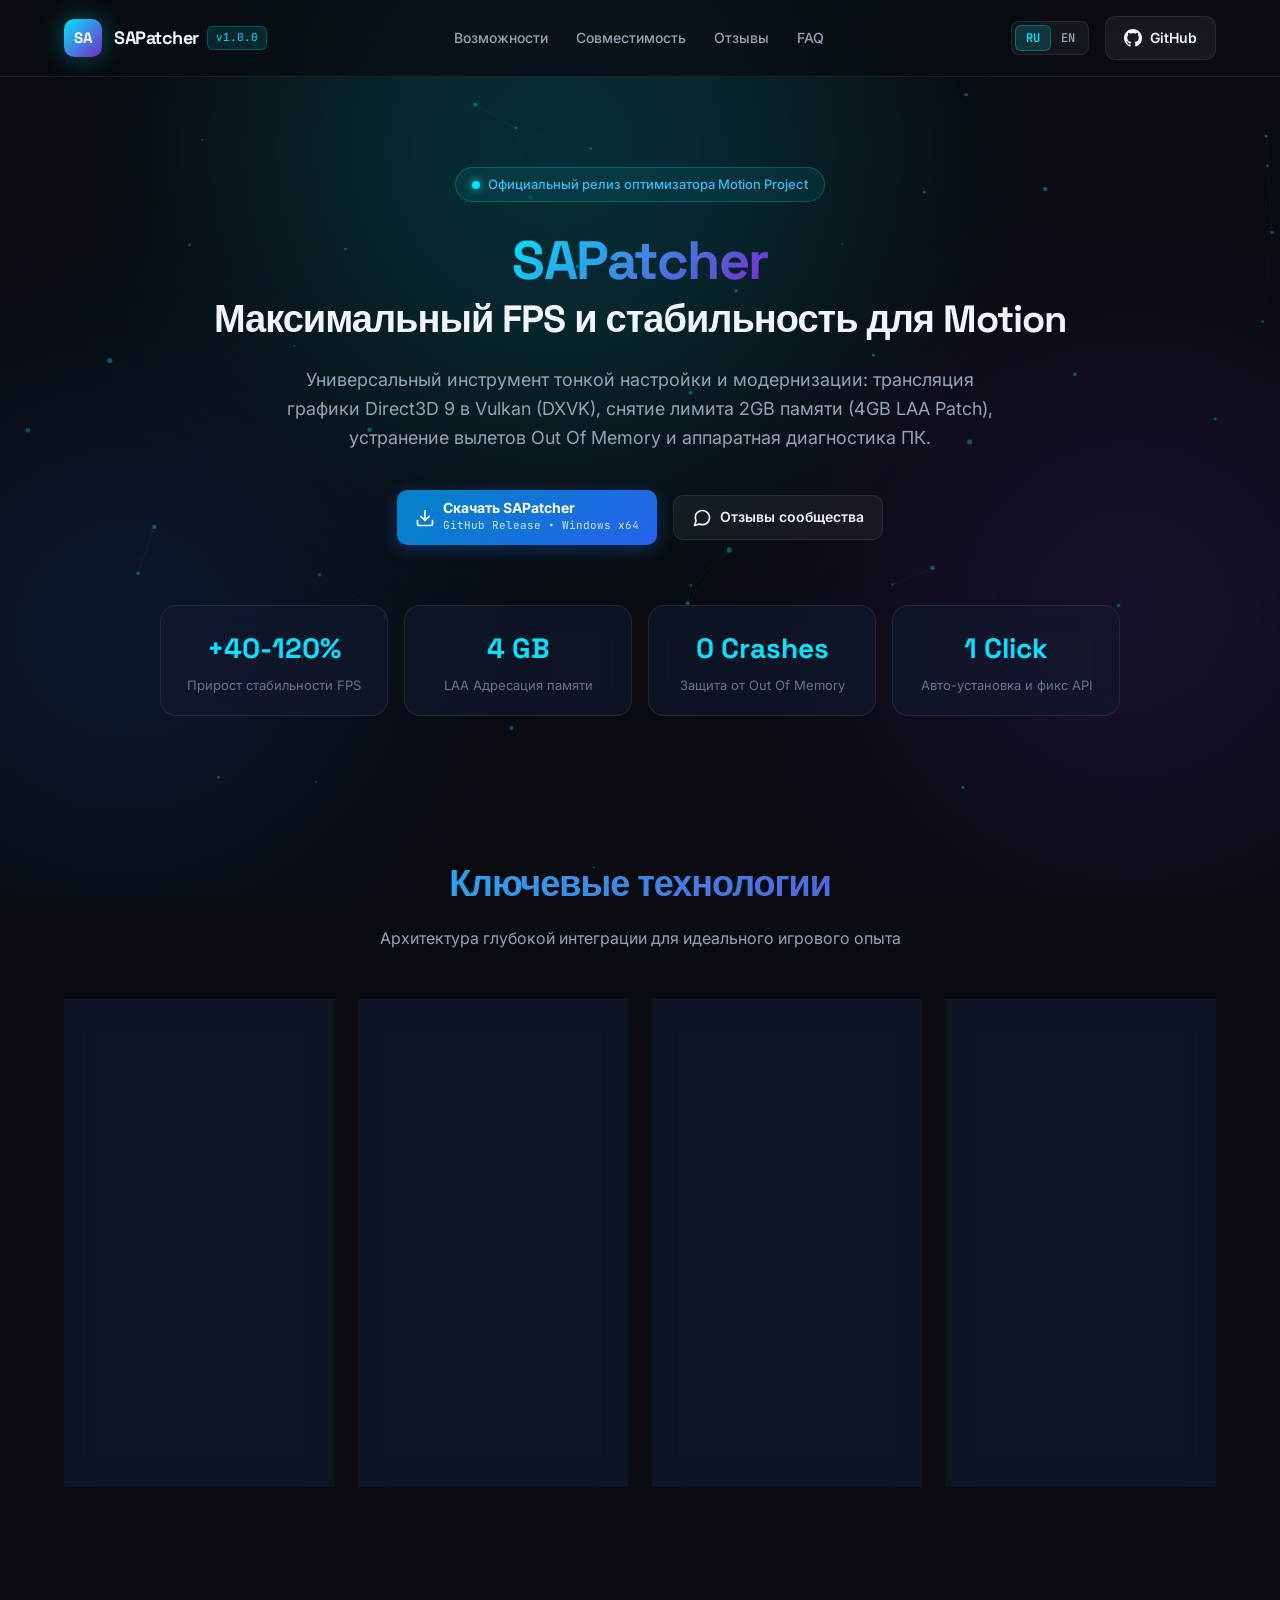
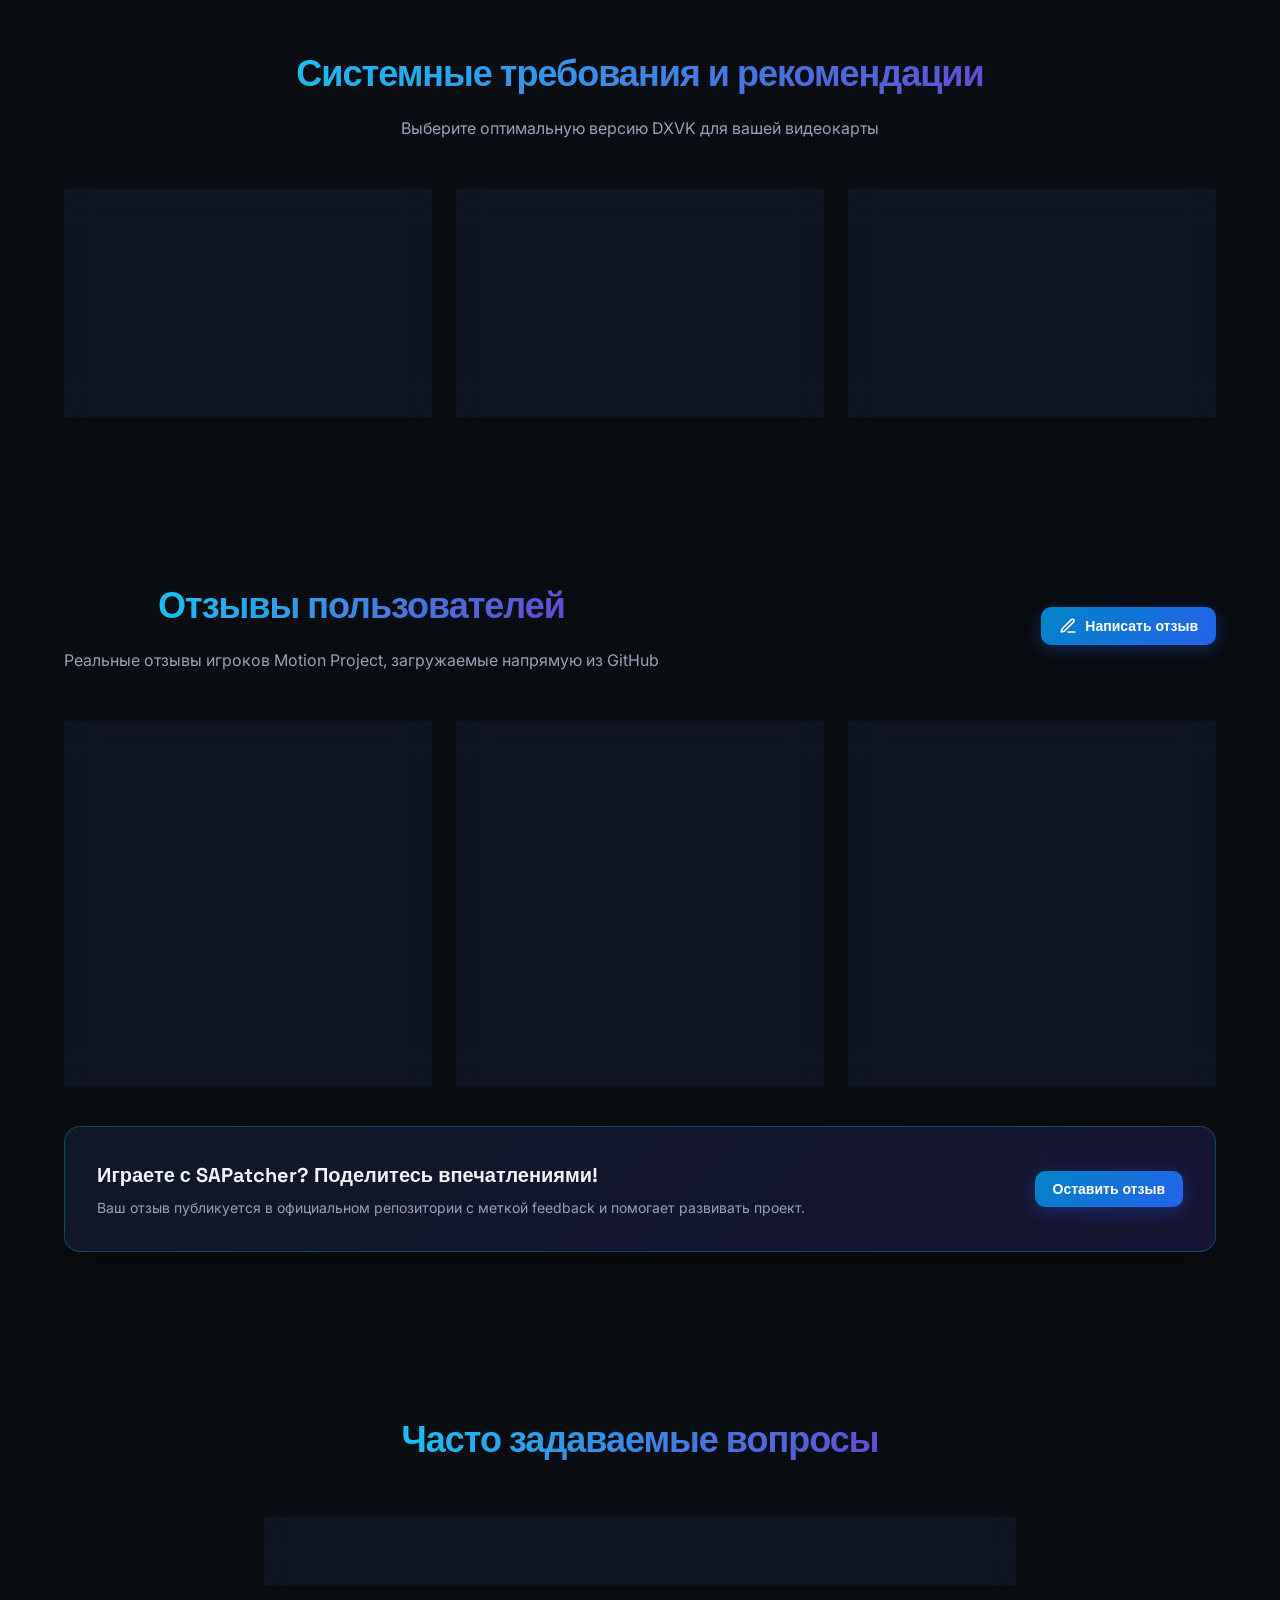
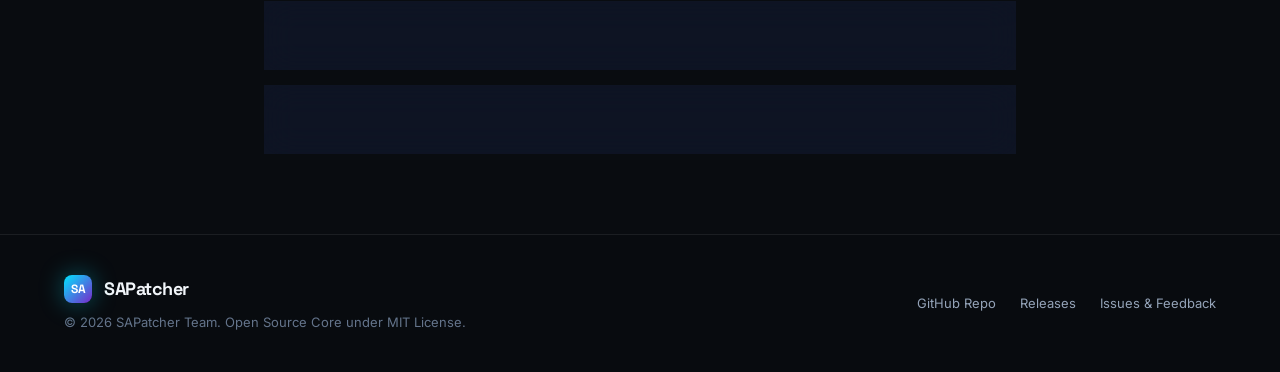
==== index.html @ be55111d "feat: launch official SAPatcher landing website on GitHub Pages" ====
<!DOCTYPE html>
<html lang="ru">
<head>
  <meta charset="UTF-8">
  <meta name="viewport" content="width=device-width, initial-scale=1.0">
  <title>SAPatcher — Next-Gen Motion Project Optimizer & DXVK Engine</title>
  <meta name="description" content="Official website for SAPatcher. High-performance DXVK Vulkan renderer, 4GB LAA memory unlocker, and seamless launcher integration for Motion Project.">
  <meta name="keywords" content="SAPatcher, Motion Project, DXVK, Vulkan, GTA SA, SAMP, 4GB Patch, LAA, FPS Boost, Optimizer">
  <meta name="theme-color" content="#090c10">

  <!-- Open Graph / Social Media -->
  <meta property="og:type" content="website">
  <meta property="og:title" content="SAPatcher — Next-Gen Motion Project Optimizer">
  <meta property="og:description" content="Boost FPS, eliminate memory crashes with 4GB LAA, and unlock DXVK Vulkan in Motion Project.">
  <meta property="og:url" content="https://passatb5by.github.io/SAPatch/">

  <!-- Fonts -->
  <link rel="preconnect" href="https://fonts.googleapis.com">
  <link rel="preconnect" href="https://fonts.gstatic.com" crossorigin>
  <link href="https://fonts.googleapis.com/css2?family=Inter:wght@300;400;500;600;700;800&family=JetBrains+Mono:wght@400;500;600;700&family=Space+Grotesk:wght@500;600;700&display=swap" rel="stylesheet">

  <link rel="stylesheet" href="styles.css">
</head>
<body>
  <!-- Ambient background canvas -->
  <div class="bg-network">
    <canvas id="particleCanvas"></canvas>
    <div class="radial-glow glow-1"></div>
    <div class="radial-glow glow-2"></div>
    <div class="radial-glow glow-3"></div>
  </div>

  <!-- Header / Navigation -->
  <header class="navbar">
    <div class="container nav-container">
      <div class="logo-group">
        <div class="logo-icon">
          <span>SA</span>
        </div>
        <div class="logo-text">
          <span class="logo-title">SAPatcher</span>
          <span class="logo-badge" id="navVersionBadge">v1.0.0</span>
        </div>
      </div>

      <nav class="nav-links">
        <a href="#features" data-i18n="nav.features">Возможности</a>
        <a href="#specs" data-i18n="nav.specs">Совместимость</a>
        <a href="#reviews" data-i18n="nav.reviews">Отзывы</a>
        <a href="#faq" data-i18n="nav.faq">FAQ</a>
      </nav>

      <div class="nav-actions">
        <!-- Language Switcher -->
        <div class="lang-switch" id="langSwitch">
          <button type="button" class="lang-btn active" data-lang="ru">RU</button>
          <button type="button" class="lang-btn" data-lang="en">EN</button>
        </div>

        <a href="https://github.com/PassatB5By/SAPatch" target="_blank" rel="noopener noreferrer" class="btn btn-github">
          <svg class="icon" viewBox="0 0 24 24" width="18" height="18" fill="currentColor">
            <path d="M12 0C5.37 0 0 5.37 0 12c0 5.31 3.435 9.795 8.205 11.385.6.105.825-.255.825-.57 0-.285-.015-1.23-.015-2.235-3.015.555-3.795-.735-4.035-1.41-.135-.345-.72-1.41-1.23-1.695-.42-.225-1.02-.78-.015-.795.945-.015 1.62.87 1.845 1.23 1.08 1.815 2.805 1.305 3.495.99.105-.78.42-1.305.765-1.605-2.67-.3-5.46-1.335-5.46-5.925 0-1.305.465-2.385 1.23-3.225-.12-.3-.54-1.53.12-3.18 0 0 1.005-.315 3.3 1.23.96-.27 1.98-.405 3-.405s2.04.135 3 .405c2.295-1.56 3.3-1.23 3.3-1.23.66 1.65.24 2.88.12 3.18.765.84 1.23 1.905 1.23 3.225 0 4.605-2.805 5.625-5.475 5.925.435.375.81 1.095.81 2.22 0 1.605-.015 2.895-.015 3.3 0 .315.225.69.825.57A12.02 12.02 0 0024 12c0-6.63-5.37-12-12-12z"/>
          </svg>
          <span>GitHub</span>
        </a>
      </div>
    </div>
  </header>

  <!-- Hero Section -->
  <section class="hero-section">
    <div class="container hero-container">
      <div class="hero-badge">
        <span class="status-dot"></span>
        <span data-i18n="hero.badge">Официальный релиз оптимизатора Motion Project</span>
      </div>

      <h1 class="hero-title">
        <span class="gradient-text" data-i18n="hero.titleGradient">SAPatcher</span>
        <span class="title-sub" data-i18n="hero.titleSub">Максимальный FPS и стабильность для Motion</span>
      </h1>

      <p class="hero-desc" data-i18n="hero.description">
        Универсальный инструмент тонкой настройки и модернизации: трансляция графики Direct3D 9 в Vulkan (DXVK), снятие лимита 2GB памяти (4GB LAA Patch), устранение вылетов Out Of Memory и аппаратная диагностика ПК.
      </p>

      <div class="hero-buttons">
        <a id="btnDownloadLatest" href="https://github.com/PassatB5By/SAPatch/releases/latest" target="_blank" rel="noopener noreferrer" class="btn btn-primary btn-glow">
          <svg class="icon" viewBox="0 0 24 24" width="20" height="20" fill="none" stroke="currentColor" stroke-width="2" stroke-linecap="round" stroke-linejoin="round">
            <path d="M21 15v4a2 2 0 0 1-2 2H5a2 2 0 0 1-2-2v-4"></path>
            <polyline points="7 10 12 15 17 10"></polyline>
            <line x1="12" y1="15" x2="12" y2="3"></line>
          </svg>
          <div class="btn-text-group">
            <span class="btn-title" data-i18n="hero.btnDownload">Скачать SAPatcher</span>
            <span class="btn-subtitle" id="releaseInfoText" data-i18n="hero.btnSub">GitHub Release • Windows x64</span>
          </div>
        </a>

        <a href="#reviews" class="btn btn-secondary">
          <svg class="icon" viewBox="0 0 24 24" width="20" height="20" fill="none" stroke="currentColor" stroke-width="2" stroke-linecap="round" stroke-linejoin="round">
            <path d="M21 11.5a8.38 8.38 0 0 1-.9 3.8 8.5 8.5 0 0 1-7.6 4.7 8.38 8.38 0 0 1-3.8-.9L3 21l1.9-5.7a8.38 8.38 0 0 1-.9-3.8 8.5 8.5 0 0 1 4.7-7.6 8.38 8.38 0 0 1 3.8-.9h.5a8.48 8.48 0 0 1 8 8v.5z"></path>
          </svg>
          <span data-i18n="hero.btnReviews">Отзывы сообщества</span>
        </a>
      </div>

      <!-- Quick Metrics Grid -->
      <div class="metrics-grid">
        <div class="metric-card">
          <div class="metric-value">+40-120%</div>
          <div class="metric-label" data-i18n="hero.metricFps">Прирост стабильности FPS</div>
        </div>
        <div class="metric-card">
          <div class="metric-value">4 GB</div>
          <div class="metric-label" data-i18n="hero.metricRam">LAA Адресация памяти</div>
        </div>
        <div class="metric-card">
          <div class="metric-value">0 Crashes</div>
          <div class="metric-label" data-i18n="hero.metricCrash">Защита от Out Of Memory</div>
        </div>
        <div class="metric-card">
          <div class="metric-value">1 Click</div>
          <div class="metric-label" data-i18n="hero.metricInstall">Авто-установка и фикс API</div>
        </div>
      </div>
    </div>
  </section>

  <!-- Features Section -->
  <section id="features" class="section">
    <div class="container">
      <div class="section-header">
        <h2 class="section-title gradient-text" data-i18n="features.title">Ключевые технологии</h2>
        <p class="section-subtitle" data-i18n="features.subtitle">Архитектура глубокой интеграции для идеального игрового опыта</p>
      </div>

      <div class="features-grid">
        <!-- Feature 1 -->
        <div class="feature-card">
          <div class="feature-icon icon-cyan">
            <svg viewBox="0 0 24 24" width="24" height="24" fill="none" stroke="currentColor" stroke-width="2" stroke-linecap="round" stroke-linejoin="round">
              <polygon points="13 2 3 14 12 14 11 22 21 10 12 10 13 2"></polygon>
            </svg>
          </div>
          <h3 class="feature-title" data-i18n="features.dxvk.title">DXVK Vulkan Революция</h3>
          <p class="feature-desc" data-i18n="features.dxvk.desc">
            Трансляция устаревших инструкций Direct3D 9 в современный низкоуровневый Vulkan API. Избавляет от микрофризов, разрывов кадров и равномерно распределяет нагрузку на GPU.
          </p>
          <div class="feature-tags">
            <span class="tag">v1.10.3</span>
            <span class="tag">v2.3</span>
            <span class="tag">v3.0</span>
            <span class="tag tag-accent">v3.1.1 Async</span>
          </div>
        </div>

        <!-- Feature 2 -->
        <div class="feature-card">
          <div class="feature-icon icon-purple">
            <svg viewBox="0 0 24 24" width="24" height="24" fill="none" stroke="currentColor" stroke-width="2" stroke-linecap="round" stroke-linejoin="round">
              <rect x="2" y="2" width="20" height="8" rx="2" ry="2"></rect>
              <rect x="2" y="14" width="20" height="8" rx="2" ry="2"></rect>
              <line x1="6" y1="6" x2="6.01" y2="6"></line>
              <line x1="6" y1="18" x2="6.01" y2="18"></line>
            </svg>
          </div>
          <h3 class="feature-title" data-i18n="features.laa.title">Патч 4 ГБ памяти (LAA)</h3>
          <p class="feature-desc" data-i18n="features.laa.desc">
            Снимает стандартный лимит 2048 МБ 32-битного движка GTA SA. Игра получает доступ к полным 4 ГБ виртуального адресного пространства для текстур, скинов и кастомного транспорта.
          </p>
          <div class="feature-tags">
            <span class="tag">motion.exe</span>
            <span class="tag">samp.exe</span>
            <span class="tag tag-accent">Anti-Crash</span>
          </div>
        </div>

        <!-- Feature 3 -->
        <div class="feature-card">
          <div class="feature-icon icon-emerald">
            <svg viewBox="0 0 24 24" width="24" height="24" fill="none" stroke="currentColor" stroke-width="2" stroke-linecap="round" stroke-linejoin="round">
              <path d="M12 22s8-4 8-10V5l-8-3-8 3v7c0 6 8 10 8 10z"></path>
            </svg>
          </div>
          <h3 class="feature-title" data-i18n="features.guard.title">Launcher Integration & Daemon</h3>
          <p class="feature-desc" data-i18n="features.guard.desc">
            Фоновая служба следит за авторизацией процесса, предотвращает авто-сброс модификаций встроенным загрузчиком и синхронизирует сетевое API без ошибок 401 Unauthorized.
          </p>
          <div class="feature-tags">
            <span class="tag">Daemon Port 49742</span>
            <span class="tag">Tray Icon</span>
            <span class="tag">Auto-Reconnect</span>
          </div>
        </div>

        <!-- Feature 4 -->
        <div class="feature-card">
          <div class="feature-icon icon-amber">
            <svg viewBox="0 0 24 24" width="24" height="24" fill="none" stroke="currentColor" stroke-width="2" stroke-linecap="round" stroke-linejoin="round">
              <path d="M14 2H6a2 2 0 0 0-2 2v16a2 2 0 0 0 2 2h12a2 2 0 0 0 2-2V8z"></path>
              <polyline points="14 2 14 8 20 8"></polyline>
              <line x1="16" y1="13" x2="8" y2="13"></line>
              <line x1="16" y1="17" x2="8" y2="17"></line>
              <polyline points="10 9 9 9 8 9"></polyline>
            </svg>
          </div>
          <h3 class="feature-title" data-i18n="features.diag.title">Самодиагностика и отчёты</h3>
          <p class="feature-desc" data-i18n="features.diag.desc">
            Встроенный генератор HTML-отчёта диагностирует поддержку Vulkan драйвером вашей видеокарты, статус LAA-флагов, целостность dll-библиотек и формирует готовый лог для решения проблем.
          </p>
          <div class="feature-tags">
            <span class="tag">HTML Report</span>
            <span class="tag">Vulkan Audit</span>
            <span class="tag">One-Click</span>
          </div>
        </div>
      </div>
    </div>
  </section>

  <!-- System Specifications -->
  <section id="specs" class="section specs-section">
    <div class="container">
      <div class="section-header">
        <h2 class="section-title gradient-text" data-i18n="specs.title">Системные требования и рекомендации</h2>
        <p class="section-subtitle" data-i18n="specs.subtitle">Выберите оптимальную версию DXVK для вашей видеокарты</p>
      </div>

      <div class="specs-grid">
        <div class="spec-card">
          <div class="spec-badge badge-green">Recommended</div>
          <h3 class="spec-title">DXVK 3.1.1 / 3.0</h3>
          <p class="spec-desc" data-i18n="specs.recModern">Для современных видеокарт (NVIDIA GTX 10xx+, RTX, AMD RX 5000/6000/7000, Intel Arc). Максимальный FPS, асинхронные шейдеры, Vulkan 1.3+.</p>
        </div>

        <div class="spec-card">
          <div class="spec-badge badge-blue">High Compatibility</div>
          <h3 class="spec-title">DXVK 2.3</h3>
          <p class="spec-desc" data-i18n="specs.recBalanced">Идеальный баланс совместимости и стабильности. Подходит для NVIDIA GTX 9xx/7xx и AMD RX 4xx/5xx.</p>
        </div>

        <div class="spec-card">
          <div class="spec-badge badge-amber">Legacy GPUs</div>
          <h3 class="spec-title">DXVK 1.10.3</h3>
          <p class="spec-desc" data-i18n="specs.recLegacy">Для старых видеокарт и встроенной графики (Vulkan 1.1). Минимальные системные требования.</p>
        </div>
      </div>
    </div>
  </section>

  <!-- Reviews & Community Feedback Section -->
  <section id="reviews" class="section reviews-section">
    <div class="container">
      <div class="section-header">
        <div class="review-header-flex">
          <div>
            <h2 class="section-title gradient-text" data-i18n="reviews.title">Отзывы пользователей</h2>
            <p class="section-subtitle" data-i18n="reviews.subtitle">Реальные отзывы игроков Motion Project, загружаемые напрямую из GitHub</p>
          </div>
          <button type="button" id="btnOpenReviewModal" class="btn btn-primary">
            <svg class="icon" viewBox="0 0 24 24" width="18" height="18" fill="none" stroke="currentColor" stroke-width="2" stroke-linecap="round" stroke-linejoin="round">
              <path d="M12 20h9"></path>
              <path d="M16.5 3.5a2.121 2.121 0 0 1 3 3L7 19l-4 1 1-4L16.5 3.5z"></path>
            </svg>
            <span data-i18n="reviews.btnWrite">Написать отзыв</span>
          </button>
        </div>
      </div>

      <!-- Reviews Feed -->
      <div id="reviewsContainer" class="reviews-grid">
        <div class="loading-spinner-wrapper">
          <div class="spinner"></div>
          <span data-i18n="reviews.loading">Загрузка отзывов из GitHub Issues...</span>
        </div>
      </div>

      <!-- Call to Action Banner -->
      <div class="reviews-cta-card">
        <div class="reviews-cta-content">
          <h3 data-i18n="reviews.ctaTitle">Играете с SAPatcher? Поделитесь впечатлениями!</h3>
          <p data-i18n="reviews.ctaSubtitle">Ваш отзыв публикуется в официальном репозитории с меткой <code>feedback</code> и помогает развивать проект.</p>
        </div>
        <button type="button" class="btn btn-primary btnOpenReviewModalTrigger" data-i18n="reviews.ctaBtn">Оставить отзыв</button>
      </div>
    </div>
  </section>

  <!-- FAQ Section -->
  <section id="faq" class="section">
    <div class="container faq-container">
      <div class="section-header">
        <h2 class="section-title gradient-text" data-i18n="faq.title">Часто задаваемые вопросы</h2>
      </div>

      <div class="faq-accordion">
        <div class="faq-item">
          <button class="faq-question">
            <span data-i18n="faq.q1">Банят ли за использование SAPatcher?</span>
            <span class="faq-icon">+</span>
          </button>
          <div class="faq-answer">
            <p data-i18n="faq.a1">Нет. SAPatcher — это графический оптимизатор и расширитель памяти. Он не содержит читов, инжекторов стороннего кода или запрещённых модификаций, сохраняя 100% совместимость с античитом Motion Project.</p>
          </div>
        </div>

        <div class="faq-item">
          <button class="faq-question">
            <span data-i18n="faq.q2">Что делать, если при запуске чёрный экран или вылет?</span>
            <span class="faq-icon">+</span>
          </button>
          <div class="faq-answer">
            <p data-i18n="faq.a2">Попробуйте переключить версию DXVK в SAPatcher на более раннюю (например, 2.3 или 1.10.3), либо обновите видеодрайвер. Также используйте встроенную кнопку «Генерация отчёта диагностики» для выявления несовместимостей.</p>
          </div>
        </div>

        <div class="faq-item">
          <button class="faq-question">
            <span data-i18n="faq.q3">Как вернуть оригинальный лаунчер без изменений?</span>
            <span class="faq-icon">+</span>
          </button>
          <div class="faq-answer">
            <p data-i18n="faq.a3">В интерфейсе SAPatcher нажмите кнопку «Откатить лаунчер». Программа восстановит оригинальный немодифицированный app.asar из резервной копии.</p>
          </div>
        </div>
      </div>
    </div>
  </section>

  <!-- Footer -->
  <footer class="footer">
    <div class="container footer-container">
      <div class="footer-left">
        <div class="logo-group">
          <div class="logo-icon small"><span>SA</span></div>
          <span class="logo-title">SAPatcher</span>
        </div>
        <p class="footer-copy">
          © 2026 SAPatcher Team. Open Source Core under MIT License.
        </p>
      </div>

      <div class="footer-links">
        <a href="https://github.com/PassatB5By/SAPatch" target="_blank" rel="noopener noreferrer">GitHub Repo</a>
        <a href="https://github.com/PassatB5By/SAPatch/releases" target="_blank" rel="noopener noreferrer">Releases</a>
        <a href="https://github.com/PassatB5By/SAPatch/issues" target="_blank" rel="noopener noreferrer">Issues & Feedback</a>
      </div>
    </div>
  </footer>

  <!-- Write Review Modal -->
  <div id="reviewModal" class="modal-overlay">
    <div class="modal-card">
      <div class="modal-header">
        <div class="modal-title-group">
          <h3 class="modal-title" data-i18n="modal.title">Написать отзыв о SAPatcher</h3>
          <p class="modal-desc" data-i18n="modal.desc">Отзыв будет опубликован в GitHub Issues с меткой «feedback»</p>
        </div>
        <button type="button" id="btnCloseReviewModal" class="btn-close">&times;</button>
      </div>

      <form id="reviewForm" class="review-form">
        <!-- Rating Stars -->
        <div class="form-group">
          <label class="form-label" data-i18n="modal.ratingLabel">Оценка:</label>
          <div class="star-rating" id="starRating">
            <button type="button" class="star-btn" data-value="1">★</button>
            <button type="button" class="star-btn" data-value="2">★</button>
            <button type="button" class="star-btn" data-value="3">★</button>
            <button type="button" class="star-btn" data-value="4">★</button>
            <button type="button" class="star-btn active" data-value="5">★</button>
          </div>
          <input type="hidden" id="reviewRatingInput" value="5">
        </div>

        <div class="form-row">
          <div class="form-group flex-1">
            <label class="form-label" for="reviewAuthor" data-i18n="modal.authorLabel">Ваше имя или ник:</label>
            <input type="text" id="reviewAuthor" class="form-input" placeholder="e.g. Alex_Driver" required>
          </div>

          <div class="form-group flex-1">
            <label class="form-label" for="reviewCategory" data-i18n="modal.categoryLabel">Любимая функция:</label>
            <select id="reviewCategory" class="form-input">
              <option value="DXVK Vulkan FPS Boost">DXVK Vulkan (FPS Boost)</option>
              <option value="4GB RAM Memory Patch">4GB RAM Patch (No Crashes)</option>
              <option value="Launcher Integration">Launcher Integration & Daemon</option>
              <option value="Diagnostics & Reports">Diagnostics & Reports</option>
              <option value="General Overall">Overall Experience</option>
            </select>
          </div>
        </div>

        <div class="form-group">
          <label class="form-label" for="reviewTitle" data-i18n="modal.summaryLabel">Краткий заголовок:</label>
          <input type="text" id="reviewTitle" class="form-input" placeholder="e.g. Плавный FPS и исчезли фризы на сервере!" required>
        </div>

        <div class="form-group">
          <label class="form-label" for="reviewPros" data-i18n="modal.prosLabel">Что понравилось (Плюсы):</label>
          <input type="text" id="reviewPros" class="form-input" placeholder="e.g. Высокий FPS, лёгкая установка в один клик">
        </div>

        <div class="form-group">
          <label class="form-label" for="reviewBody" data-i18n="modal.commentLabel">Подробный комментарий:</label>
          <textarea id="reviewBody" rows="4" class="form-input form-textarea" placeholder="Расскажите о вашем игровом опыте, стабильности, FPS до и после патча..." required></textarea>
        </div>

        <!-- Submission Options -->
        <div class="modal-footer">
          <div class="auth-notice">
            <span class="auth-icon">ℹ️</span>
            <span data-i18n="modal.authNotice">Публикация происходит через GitHub с вашим профилем.</span>
          </div>
          <button type="submit" class="btn btn-primary btn-submit-review">
            <svg class="icon" viewBox="0 0 24 24" width="18" height="18" fill="currentColor">
              <path d="M12 0C5.37 0 0 5.37 0 12c0 5.31 3.435 9.795 8.205 11.385.6.105.825-.255.825-.57 0-.285-.015-1.23-.015-2.235-3.015.555-3.795-.735-4.035-1.41-.135-.345-.72-1.41-1.23-1.695-.42-.225-1.02-.78-.015-.795.945-.015 1.62.87 1.845 1.23 1.08 1.815 2.805 1.305 3.495.99.105-.78.42-1.305.765-1.605-2.67-.3-5.46-1.335-5.46-5.925 0-1.305.465-2.385 1.23-3.225-.12-.3-.54-1.53.12-3.18 0 0 1.005-.315 3.3 1.23.96-.27 1.98-.405 3-.405s2.04.135 3 .405c2.295-1.56 3.3-1.23 3.3-1.23.66 1.65.24 2.88.12 3.18.765.84 1.23 1.905 1.23 3.225 0 4.605-2.805 5.625-5.475 5.925.435.375.81 1.095.81 2.22 0 1.605-.015 2.895-.015 3.3 0 .315.225.69.825.57A12.02 12.02 0 0024 12c0-6.63-5.37-12-12-12z"/>
            </svg>
            <span data-i18n="modal.btnPublish">Опубликовать в GitHub</span>
          </button>
        </div>
      </form>
    </div>
  </div>

  <script src="app.js"></script>
</body>
</html>
---- styles.css ----
:root {
  --bg-base: #090c10;
  --bg-surface: rgba(15, 23, 42, 0.75);
  --bg-surface-elevated: rgba(22, 33, 58, 0.85);
  --bg-card: rgba(18, 26, 46, 0.65);
  --bg-card-hover: rgba(24, 35, 62, 0.85);
  
  --border-subtle: rgba(255, 255, 255, 0.08);
  --border-accent: rgba(0, 229, 255, 0.3);
  --border-glow: rgba(0, 229, 255, 0.5);

  --text-main: #f1f5f9;
  --text-muted: #94a3b8;
  --text-dim: #64748b;

  --accent-cyan: #00e5ff;
  --accent-cyan-bright: #38bdf8;
  --accent-purple: #7928ca;
  --accent-purple-light: #a855f7;
  --accent-emerald: #10b981;
  --accent-amber: #f59e0b;

  --gradient-primary: linear-gradient(135deg, #00e5ff 0%, #7928ca 100%);
  --gradient-btn: linear-gradient(135deg, #0284c7 0%, #2563eb 100%);
  --gradient-btn-hover: linear-gradient(135deg, #0ea5e9 0%, #3b82f6 100%);

  --font-heading: 'Space Grotesk', sans-serif;
  --font-body: 'Inter', sans-serif;
  --font-mono: 'JetBrains Mono', monospace;

  --glow-cyan: 0 0 25px rgba(0, 229, 255, 0.35);
  --glow-purple: 0 0 25px rgba(121, 40, 202, 0.3);
  --radius-card: 16px;
  --radius-btn: 10px;
}

*, *::before, *::after {
  box-sizing: border-box;
  margin: 0;
  padding: 0;
}

html {
  scroll-behavior: smooth;
}

body {
  background-color: var(--bg-base);
  color: var(--text-main);
  font-family: var(--font-body);
  font-size: 15px;
  line-height: 1.6;
  overflow-x: hidden;
  position: relative;
  -webkit-font-smoothing: antialiased;
}

.container {
  width: 100%;
  max-width: 1200px;
  margin: 0 auto;
  padding: 0 24px;
}

/* Background canvas and ambient glows */
.bg-network {
  position: fixed;
  inset: 0;
  pointer-events: none;
  z-index: 0;
  overflow: hidden;
}

#particleCanvas {
  width: 100%;
  height: 100%;
  display: block;
}

.radial-glow {
  position: absolute;
  border-radius: 50%;
  filter: blur(120px);
  opacity: 0.15;
  pointer-events: none;
}

.glow-1 {
  width: 600px;
  height: 600px;
  background: var(--accent-cyan);
  top: -150px;
  left: 20%;
}

.glow-2 {
  width: 500px;
  height: 500px;
  background: var(--accent-purple);
  top: 40%;
  right: -100px;
}

.glow-3 {
  width: 450px;
  height: 450px;
  background: #2563eb;
  bottom: 5%;
  left: -100px;
}

/* Navbar */
.navbar {
  position: sticky;
  top: 0;
  z-index: 100;
  backdrop-filter: blur(20px);
  -webkit-backdrop-filter: blur(20px);
  background: rgba(9, 12, 16, 0.75);
  border-bottom: 1px solid var(--border-subtle);
  padding: 16px 0;
}

.nav-container {
  display: flex;
  align-items: center;
  justify-content: space-between;
}

.logo-group {
  display: flex;
  align-items: center;
  gap: 12px;
  text-decoration: none;
  color: inherit;
}

.logo-icon {
  width: 38px;
  height: 38px;
  border-radius: 10px;
  background: var(--gradient-primary);
  display: flex;
  align-items: center;
  justify-content: center;
  box-shadow: var(--glow-cyan);
  position: relative;
}

.logo-icon.small {
  width: 28px;
  height: 28px;
  border-radius: 8px;
}

.logo-icon span {
  font-family: var(--font-heading);
  font-weight: 700;
  color: #fff;
  font-size: 15px;
  letter-spacing: -0.5px;
}

.logo-icon.small span {
  font-size: 12px;
}

.logo-text {
  display: flex;
  align-items: center;
  gap: 8px;
}

.logo-title {
  font-family: var(--font-heading);
  font-weight: 700;
  font-size: 18px;
  letter-spacing: -0.5px;
}

.logo-badge {
  font-family: var(--font-mono);
  font-size: 11px;
  background: rgba(0, 229, 255, 0.12);
  color: var(--accent-cyan);
  border: 1px solid rgba(0, 229, 255, 0.25);
  padding: 2px 8px;
  border-radius: 6px;
}

.nav-links {
  display: flex;
  align-items: center;
  gap: 28px;
}

.nav-links a {
  color: var(--text-muted);
  text-decoration: none;
  font-size: 14px;
  font-weight: 500;
  transition: color 0.2s ease;
}

.nav-links a:hover {
  color: var(--accent-cyan);
}

.nav-actions {
  display: flex;
  align-items: center;
  gap: 16px;
}

/* Language Switcher */
.lang-switch {
  display: flex;
  background: rgba(255, 255, 255, 0.05);
  border: 1px solid var(--border-subtle);
  border-radius: 8px;
  padding: 3px;
}

.lang-btn {
  background: none;
  border: none;
  color: var(--text-muted);
  font-family: var(--font-mono);
  font-size: 12px;
  font-weight: 600;
  padding: 4px 10px;
  border-radius: 6px;
  cursor: pointer;
  transition: all 0.2s ease;
}

.lang-btn:hover {
  color: var(--text-main);
}

.lang-btn.active {
  background: rgba(0, 229, 255, 0.15);
  color: var(--accent-cyan);
  border: 1px solid rgba(0, 229, 255, 0.3);
}

/* Buttons */
.btn {
  display: inline-flex;
  align-items: center;
  justify-content: center;
  gap: 8px;
  padding: 10px 18px;
  border-radius: var(--radius-btn);
  font-weight: 600;
  font-size: 14px;
  text-decoration: none;
  cursor: pointer;
  border: none;
  transition: all 0.25s cubic-bezier(0.16, 1, 0.3, 1);
}

.btn-github {
  background: rgba(255, 255, 255, 0.06);
  color: var(--text-main);
  border: 1px solid var(--border-subtle);
}

.btn-github:hover {
  background: rgba(255, 255, 255, 0.12);
  border-color: rgba(255, 255, 255, 0.2);
}

.btn-primary {
  background: var(--gradient-btn);
  color: #fff;
  box-shadow: 0 4px 16px rgba(37, 99, 235, 0.35);
}

.btn-primary:hover {
  background: var(--gradient-btn-hover);
  box-shadow: 0 6px 22px rgba(37, 99, 235, 0.5);
  transform: translateY(-1px);
}

.btn-glow {
  position: relative;
}

.btn-glow::after {
  content: '';
  position: absolute;
  inset: -1px;
  border-radius: inherit;
  background: var(--gradient-primary);
  opacity: 0;
  z-index: -1;
  transition: opacity 0.3s ease;
  filter: blur(8px);
}

.btn-glow:hover::after {
  opacity: 0.6;
}

.btn-secondary {
  background: rgba(255, 255, 255, 0.05);
  color: var(--text-main);
  border: 1px solid var(--border-subtle);
}

.btn-secondary:hover {
  background: rgba(255, 255, 255, 0.1);
  border-color: var(--accent-cyan);
  color: var(--accent-cyan);
  transform: translateY(-1px);
}

.btn-text-group {
  display: flex;
  flex-direction: column;
  align-items: flex-start;
  text-align: left;
}

.btn-title {
  font-size: 14px;
  font-weight: 700;
  line-height: 1.2;
}

.btn-subtitle {
  font-size: 11px;
  font-weight: 400;
  opacity: 0.8;
  font-family: var(--font-mono);
}

/* Hero Section */
.hero-section {
  position: relative;
  z-index: 10;
  padding: 90px 0 60px;
  text-align: center;
}

.hero-container {
  display: flex;
  flex-direction: column;
  align-items: center;
}

.hero-badge {
  display: inline-flex;
  align-items: center;
  gap: 8px;
  background: rgba(0, 229, 255, 0.08);
  border: 1px solid rgba(0, 229, 255, 0.25);
  padding: 6px 16px;
  border-radius: 100px;
  font-size: 13px;
  font-weight: 500;
  color: var(--accent-cyan-bright);
  margin-bottom: 28px;
  backdrop-filter: blur(10px);
}

.status-dot {
  width: 8px;
  height: 8px;
  border-radius: 50%;
  background: var(--accent-cyan);
  box-shadow: 0 0 10px var(--accent-cyan);
  animation: pulse 2s infinite;
}

@keyframes pulse {
  0% { transform: scale(0.95); opacity: 0.8; }
  50% { transform: scale(1.2); opacity: 1; box-shadow: 0 0 14px var(--accent-cyan); }
  100% { transform: scale(0.95); opacity: 0.8; }
}

.hero-title {
  font-family: var(--font-heading);
  font-size: 54px;
  font-weight: 800;
  line-height: 1.15;
  letter-spacing: -1.5px;
  margin-bottom: 24px;
  max-width: 900px;
}

.title-sub {
  display: block;
  font-size: 38px;
  font-weight: 700;
  color: var(--text-main);
  letter-spacing: -1px;
  margin-top: 6px;
}

.gradient-text {
  background: var(--gradient-primary);
  -webkit-background-clip: text;
  -webkit-text-fill-color: transparent;
}

.hero-desc {
  font-size: 18px;
  color: var(--text-muted);
  max-width: 740px;
  margin-bottom: 38px;
  line-height: 1.6;
}

.hero-buttons {
  display: flex;
  align-items: center;
  gap: 16px;
  margin-bottom: 60px;
}

.metrics-grid {
  display: grid;
  grid-template-columns: repeat(4, 1fr);
  gap: 16px;
  width: 100%;
  max-width: 960px;
}

.metric-card {
  background: var(--bg-card);
  backdrop-filter: blur(16px);
  -webkit-backdrop-filter: blur(16px);
  border: 1px solid var(--border-subtle);
  border-radius: var(--radius-card);
  padding: 20px;
  text-align: center;
  transition: all 0.3s ease;
}

.metric-card:hover {
  background: var(--bg-card-hover);
  border-color: var(--border-accent);
  transform: translateY(-2px);
}

.metric-value {
  font-family: var(--font-heading);
  font-size: 28px;
  font-weight: 700;
  color: var(--accent-cyan);
  margin-bottom: 4px;
}

.metric-label {
  font-size: 13px;
  color: var(--text-dim);
}

/* Sections */
.section {
  position: relative;
  z-index: 10;
  padding: 80px 0;
}

.section-header {
  text-align: center;
  margin-bottom: 48px;
}

.section-title {
  font-family: var(--font-heading);
  font-size: 36px;
  font-weight: 700;
  letter-spacing: -1px;
  margin-bottom: 12px;
}

.section-subtitle {
  font-size: 16px;
  color: var(--text-muted);
  max-width: 600px;
  margin: 0 auto;
}

/* Features Grid */
.features-grid {
  display: grid;
  grid-template-columns: repeat(auto-fit, minmax(260px, 1fr));
  gap: 24px;
}

.feature-card {
  background: var(--bg-card);
  backdrop-filter: blur(16px);
  -webkit-backdrop-filter: blur(16px);
  border: 1px solid var(--border-subtle);
  border-radius: var(--radius-card);
  padding: 30px;
  transition: all 0.3s ease;
  display: flex;
  flex-direction: column;
}

.feature-card:hover {
  background: var(--bg-card-hover);
  border-color: var(--border-accent);
  box-shadow: 0 10px 30px rgba(0, 0, 0, 0.4);
  transform: translateY(-3px);
}

.feature-icon {
  width: 48px;
  height: 48px;
  border-radius: 12px;
  display: flex;
  align-items: center;
  justify-content: center;
  margin-bottom: 20px;
}

.icon-cyan {
  background: rgba(0, 229, 255, 0.12);
  color: var(--accent-cyan);
  border: 1px solid rgba(0, 229, 255, 0.25);
}

.icon-purple {
  background: rgba(121, 40, 202, 0.15);
  color: var(--accent-purple-light);
  border: 1px solid rgba(121, 40, 202, 0.3);
}

.icon-emerald {
  background: rgba(16, 185, 129, 0.12);
  color: var(--accent-emerald);
  border: 1px solid rgba(16, 185, 129, 0.25);
}

.icon-amber {
  background: rgba(245, 158, 11, 0.12);
  color: var(--accent-amber);
  border: 1px solid rgba(245, 158, 11, 0.25);
}

.feature-title {
  font-family: var(--font-heading);
  font-size: 20px;
  font-weight: 700;
  margin-bottom: 12px;
  color: var(--text-main);
}

.feature-desc {
  font-size: 14px;
  color: var(--text-muted);
  line-height: 1.6;
  margin-bottom: 20px;
  flex-grow: 1;
}

.feature-tags {
  display: flex;
  flex-wrap: wrap;
  gap: 8px;
}

.tag {
  font-family: var(--font-mono);
  font-size: 11px;
  background: rgba(255, 255, 255, 0.05);
  color: var(--text-dim);
  border: 1px solid var(--border-subtle);
  padding: 3px 8px;
  border-radius: 6px;
}

.tag-accent {
  background: rgba(0, 229, 255, 0.1);
  color: var(--accent-cyan);
  border-color: rgba(0, 229, 255, 0.25);
}

/* Specs */
.specs-grid {
  display: grid;
  grid-template-columns: repeat(auto-fit, minmax(300px, 1fr));
  gap: 24px;
}

.spec-card {
  background: var(--bg-card);
  backdrop-filter: blur(16px);
  -webkit-backdrop-filter: blur(16px);
  border: 1px solid var(--border-subtle);
  border-radius: var(--radius-card);
  padding: 28px;
  position: relative;
}

.spec-badge {
  display: inline-block;
  font-family: var(--font-mono);
  font-size: 11px;
  font-weight: 600;
  padding: 3px 10px;
  border-radius: 6px;
  margin-bottom: 14px;
}

.badge-green {
  background: rgba(16, 185, 129, 0.15);
  color: var(--accent-emerald);
  border: 1px solid rgba(16, 185, 129, 0.3);
}

.badge-blue {
  background: rgba(56, 189, 248, 0.15);
  color: var(--accent-cyan-bright);
  border: 1px solid rgba(56, 189, 248, 0.3);
}

.badge-amber {
  background: rgba(245, 158, 11, 0.15);
  color: var(--accent-amber);
  border: 1px solid rgba(245, 158, 11, 0.3);
}

.spec-title {
  font-family: var(--font-heading);
  font-size: 19px;
  font-weight: 700;
  margin-bottom: 10px;
}

.spec-desc {
  font-size: 14px;
  color: var(--text-muted);
}

/* Reviews Section */
.review-header-flex {
  display: flex;
  align-items: center;
  justify-content: space-between;
  flex-wrap: wrap;
  gap: 20px;
}

.reviews-grid {
  display: grid;
  grid-template-columns: repeat(auto-fit, minmax(320px, 1fr));
  gap: 24px;
  margin-bottom: 40px;
}

.review-card {
  background: var(--bg-card);
  backdrop-filter: blur(16px);
  -webkit-backdrop-filter: blur(16px);
  border: 1px solid var(--border-subtle);
  border-radius: var(--radius-card);
  padding: 24px;
  display: flex;
  flex-direction: column;
  transition: all 0.3s ease;
}

.review-card:hover {
  background: var(--bg-card-hover);
  border-color: var(--border-accent);
  transform: translateY(-2px);
}

.review-top {
  display: flex;
  align-items: center;
  justify-content: space-between;
  margin-bottom: 14px;
}

.reviewer-info {
  display: flex;
  align-items: center;
  gap: 12px;
}

.reviewer-avatar {
  width: 38px;
  height: 38px;
  border-radius: 50%;
  border: 1px solid var(--border-accent);
  object-fit: cover;
  background: #1e293b;
}

.reviewer-meta {
  display: flex;
  flex-direction: column;
}

.reviewer-name {
  font-weight: 600;
  font-size: 14px;
  color: var(--text-main);
}

.review-date {
  font-size: 12px;
  color: var(--text-dim);
}

.review-stars {
  color: #fbbf24;
  font-size: 14px;
  letter-spacing: 2px;
}

.review-tag-badge {
  display: inline-block;
  font-family: var(--font-mono);
  font-size: 11px;
  background: rgba(0, 229, 255, 0.08);
  color: var(--accent-cyan);
  border: 1px solid rgba(0, 229, 255, 0.2);
  padding: 2px 8px;
  border-radius: 4px;
  margin-bottom: 12px;
  align-self: flex-start;
}

.review-title {
  font-size: 16px;
  font-weight: 700;
  margin-bottom: 8px;
  color: var(--text-main);
}

.review-body {
  font-size: 14px;
  color: var(--text-muted);
  line-height: 1.55;
  margin-bottom: 12px;
  flex-grow: 1;
}

.review-pros {
  background: rgba(16, 185, 129, 0.08);
  border-left: 3px solid var(--accent-emerald);
  padding: 8px 12px;
  border-radius: 0 6px 6px 0;
  font-size: 13px;
  color: #a7f3d0;
  margin-top: 8px;
}

.loading-spinner-wrapper {
  grid-column: 1 / -1;
  display: flex;
  flex-direction: column;
  align-items: center;
  justify-content: center;
  gap: 14px;
  padding: 50px 0;
  color: var(--text-dim);
}

.spinner {
  width: 32px;
  height: 32px;
  border: 3px solid rgba(0, 229, 255, 0.15);
  border-top-color: var(--accent-cyan);
  border-radius: 50%;
  animation: spin 0.8s linear infinite;
}

@keyframes spin {
  to { transform: rotate(360deg); }
}

.reviews-cta-card {
  background: linear-gradient(135deg, rgba(18, 26, 46, 0.8) 0%, rgba(30, 27, 75, 0.6) 100%);
  border: 1px solid rgba(0, 229, 255, 0.25);
  box-shadow: 0 8px 30px rgba(0, 0, 0, 0.3);
  border-radius: var(--radius-card);
  padding: 32px;
  display: flex;
  align-items: center;
  justify-content: space-between;
  flex-wrap: wrap;
  gap: 20px;
}

.reviews-cta-content h3 {
  font-family: var(--font-heading);
  font-size: 20px;
  margin-bottom: 6px;
}

.reviews-cta-content p {
  color: var(--text-muted);
  font-size: 14px;
}

.reviews-cta-content code {
  font-family: var(--font-mono);
  background: rgba(0, 229, 255, 0.15);
  color: var(--accent-cyan);
  padding: 2px 6px;
  border-radius: 4px;
}

/* FAQ Accordion */
.faq-container {
  max-width: 800px;
}

.faq-accordion {
  display: flex;
  flex-direction: column;
  gap: 16px;
}

.faq-item {
  background: var(--bg-card);
  backdrop-filter: blur(16px);
  -webkit-backdrop-filter: blur(16px);
  border: 1px solid var(--border-subtle);
  border-radius: var(--radius-card);
  overflow: hidden;
  transition: all 0.25s ease;
}

.faq-item.active {
  border-color: var(--border-accent);
}

.faq-question {
  width: 100%;
  display: flex;
  align-items: center;
  justify-content: space-between;
  padding: 20px 24px;
  background: none;
  border: none;
  color: var(--text-main);
  font-family: var(--font-heading);
  font-size: 16px;
  font-weight: 600;
  text-align: left;
  cursor: pointer;
}

.faq-icon {
  font-size: 20px;
  color: var(--accent-cyan);
  transition: transform 0.25s ease;
}

.faq-item.active .faq-icon {
  transform: rotate(45deg);
}

.faq-answer {
  max-height: 0;
  overflow: hidden;
  transition: max-height 0.3s cubic-bezier(0, 1, 0, 1);
  padding: 0 24px;
}

.faq-item.active .faq-answer {
  max-height: 300px;
  transition: max-height 0.35s ease-in-out;
  padding: 0 24px 20px;
}

.faq-answer p {
  font-size: 14px;
  color: var(--text-muted);
  line-height: 1.6;
}

/* Footer */
.footer {
  border-top: 1px solid var(--border-subtle);
  background: rgba(9, 12, 16, 0.85);
  padding: 40px 0;
  position: relative;
  z-index: 10;
}

.footer-container {
  display: flex;
  align-items: center;
  justify-content: space-between;
  flex-wrap: wrap;
  gap: 20px;
}

.footer-left {
  display: flex;
  flex-direction: column;
  gap: 8px;
}

.footer-copy {
  font-size: 13px;
  color: var(--text-dim);
}

.footer-links {
  display: flex;
  gap: 24px;
}

.footer-links a {
  color: var(--text-muted);
  text-decoration: none;
  font-size: 13px;
  transition: color 0.2s ease;
}

.footer-links a:hover {
  color: var(--accent-cyan);
}

/* Modal */
.modal-overlay {
  position: fixed;
  inset: 0;
  background: rgba(0, 0, 0, 0.75);
  backdrop-filter: blur(8px);
  -webkit-backdrop-filter: blur(8px);
  z-index: 999;
  display: flex;
  align-items: center;
  justify-content: center;
  padding: 20px;
  opacity: 0;
  pointer-events: none;
  transition: all 0.3s ease;
}

.modal-overlay.open {
  opacity: 1;
  pointer-events: auto;
}

.modal-card {
  background: #0f1523;
  border: 1px solid var(--border-accent);
  box-shadow: 0 20px 50px rgba(0, 0, 0, 0.6), var(--glow-cyan);
  border-radius: var(--radius-card);
  width: 100%;
  max-width: 580px;
  padding: 30px;
  transform: translateY(20px) scale(0.97);
  transition: transform 0.3s cubic-bezier(0.16, 1, 0.3, 1);
  max-height: 90vh;
  overflow-y: auto;
}

.modal-overlay.open .modal-card {
  transform: translateY(0) scale(1);
}

.modal-header {
  display: flex;
  align-items: flex-start;
  justify-content: space-between;
  margin-bottom: 24px;
}

.modal-title {
  font-family: var(--font-heading);
  font-size: 22px;
  font-weight: 700;
  margin-bottom: 4px;
}

.modal-desc {
  font-size: 13px;
  color: var(--text-muted);
}

.btn-close {
  background: none;
  border: none;
  color: var(--text-muted);
  font-size: 24px;
  line-height: 1;
  cursor: pointer;
  padding: 4px 8px;
  border-radius: 6px;
  transition: all 0.2s ease;
}

.btn-close:hover {
  color: #fff;
  background: rgba(255, 255, 255, 0.1);
}

.review-form {
  display: flex;
  flex-direction: column;
  gap: 18px;
}

.form-group {
  display: flex;
  flex-direction: column;
  gap: 6px;
}

.form-row {
  display: flex;
  gap: 16px;
}

.flex-1 {
  flex: 1;
}

.form-label {
  font-size: 13px;
  font-weight: 600;
  color: var(--text-main);
}

.form-input {
  background: rgba(24, 35, 62, 0.7);
  border: 1px solid var(--border-subtle);
  border-radius: 8px;
  padding: 10px 14px;
  color: #fff;
  font-family: var(--font-body);
  font-size: 14px;
  transition: border-color 0.2s ease, box-shadow 0.2s ease;
}

.form-input:focus {
  outline: none;
  border-color: var(--accent-cyan);
  box-shadow: 0 0 12px rgba(0, 229, 255, 0.25);
}

.form-textarea {
  resize: vertical;
  min-height: 90px;
}

.star-rating {
  display: flex;
  gap: 6px;
}

.star-btn {
  background: none;
  border: none;
  font-size: 26px;
  color: #475569;
  cursor: pointer;
  transition: color 0.15s ease, transform 0.15s ease;
}

.star-btn:hover {
  transform: scale(1.15);
}

.star-btn.active {
  color: #fbbf24;
  text-shadow: 0 0 10px rgba(251, 191, 36, 0.4);
}

.modal-footer {
  margin-top: 10px;
  display: flex;
  align-items: center;
  justify-content: space-between;
  flex-wrap: wrap;
  gap: 14px;
}

.auth-notice {
  display: flex;
  align-items: center;
  gap: 6px;
  font-size: 12px;
  color: var(--text-dim);
}

.btn-submit-review {
  padding: 12px 22px;
}

/* Responsive */
@media (max-width: 768px) {
  .nav-links {
    display: none;
  }
  .hero-title {
    font-size: 38px;
  }
  .title-sub {
    font-size: 26px;
  }
  .metrics-grid {
    grid-template-columns: repeat(2, 1fr);
  }
  .form-row {
    flex-direction: column;
  }
}
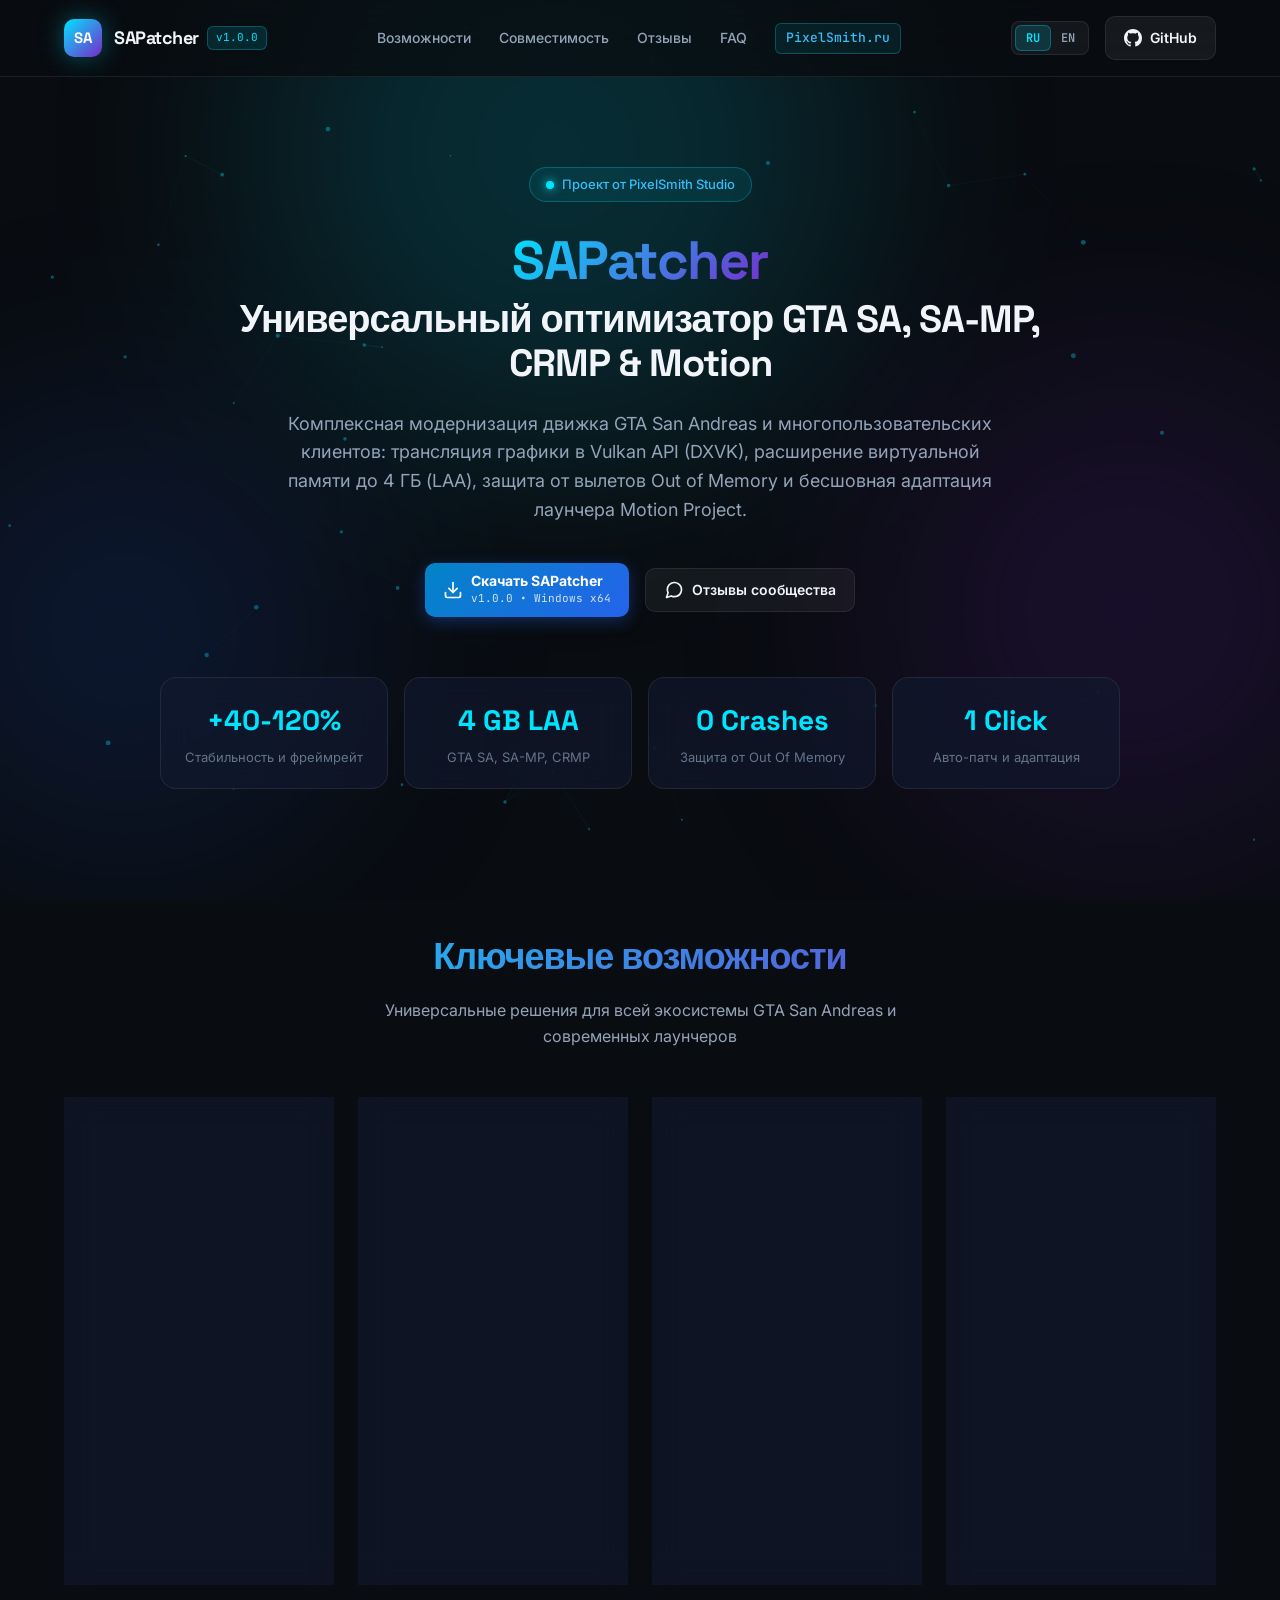
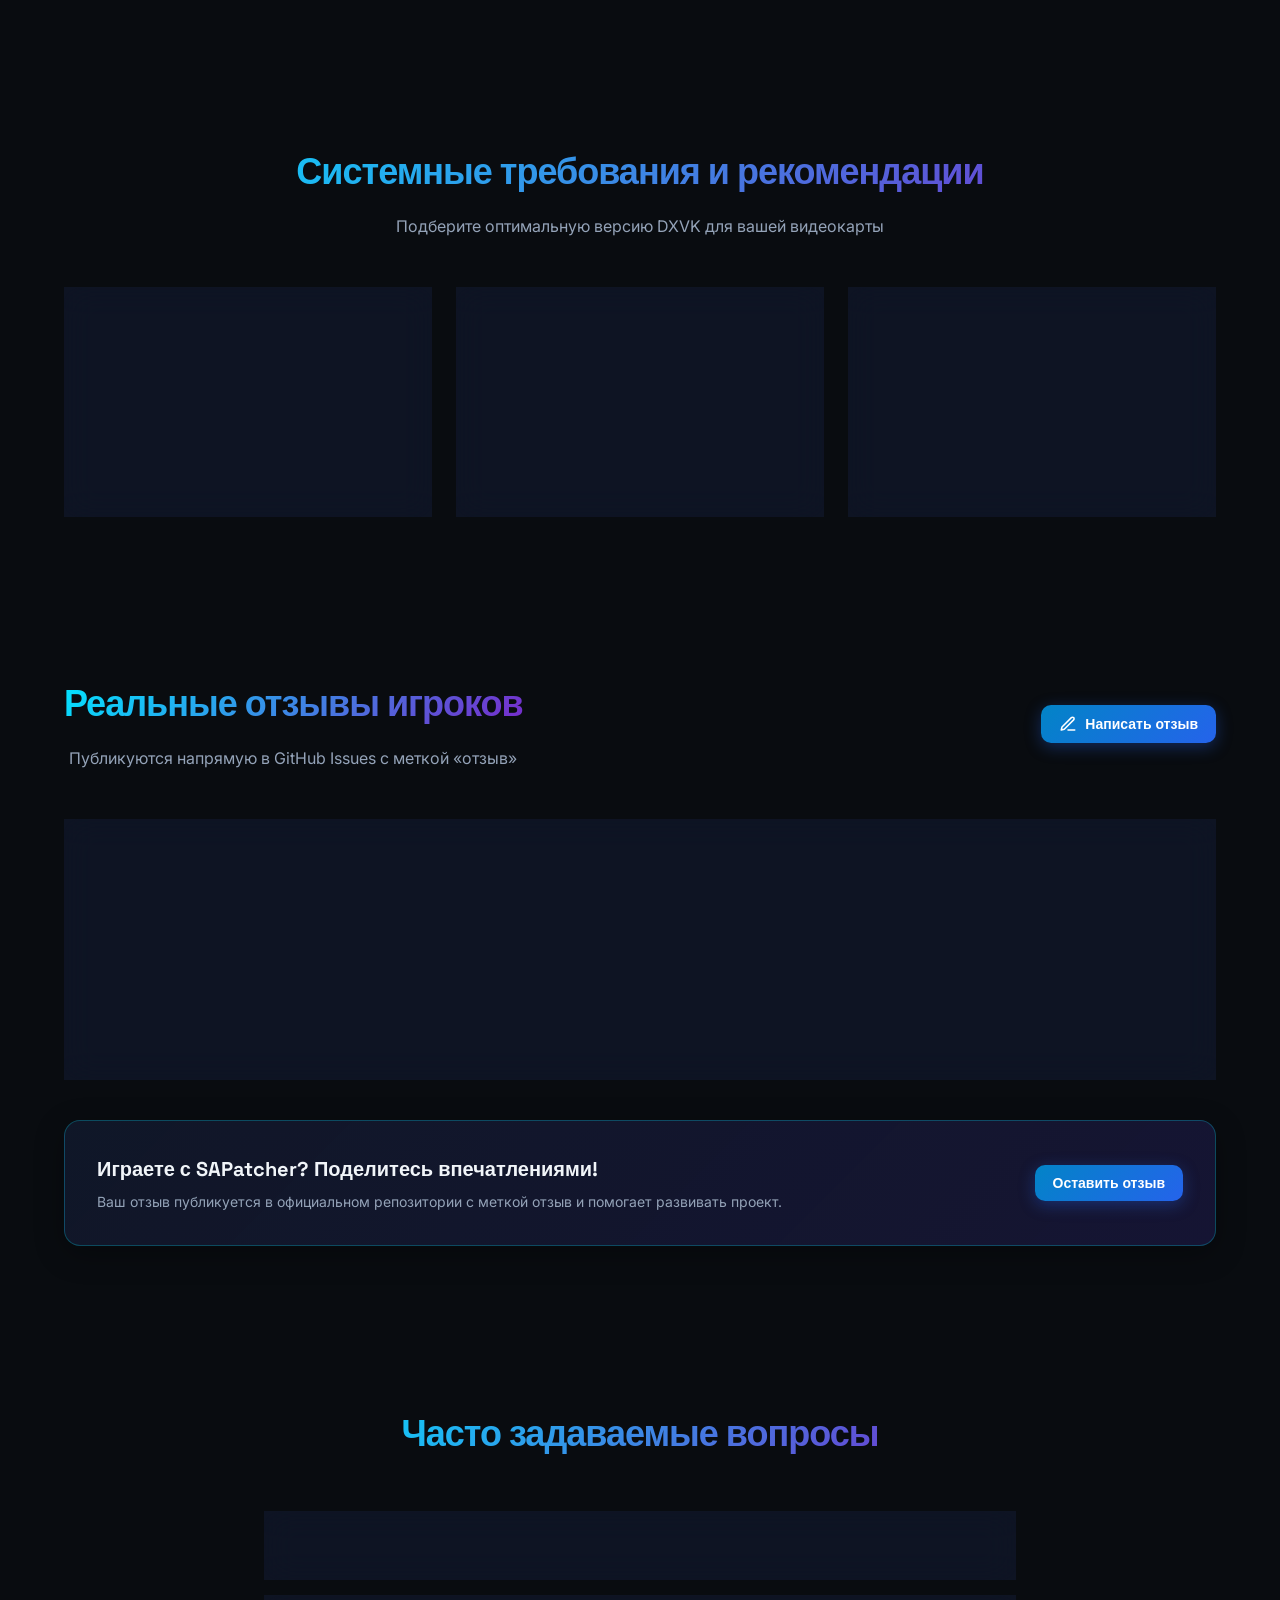
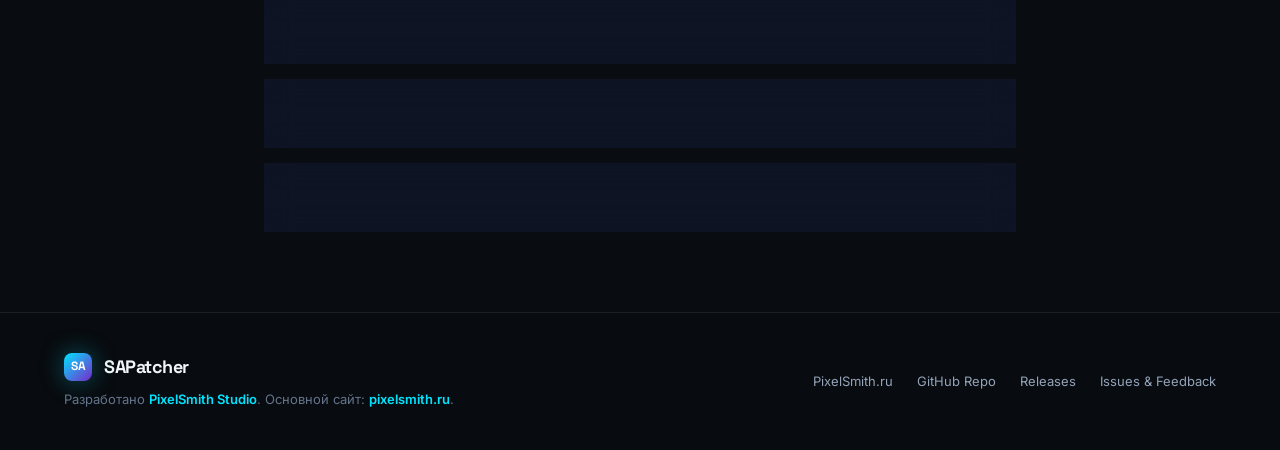
==== commit bc1784c8: "update: add PixelSmith Studio branding, universal GTA scope, and real reviews only" ====
--- a/index.html
+++ b/index.html
@@ -3,15 +3,15 @@
 <head>
   <meta charset="UTF-8">
   <meta name="viewport" content="width=device-width, initial-scale=1.0">
-  <title>SAPatcher — Next-Gen Motion Project Optimizer & DXVK Engine</title>
-  <meta name="description" content="Official website for SAPatcher. High-performance DXVK Vulkan renderer, 4GB LAA memory unlocker, and seamless launcher integration for Motion Project.">
-  <meta name="keywords" content="SAPatcher, Motion Project, DXVK, Vulkan, GTA SA, SAMP, 4GB Patch, LAA, FPS Boost, Optimizer">
+  <title>SAPatcher — Универсальный оптимизатор GTA SA, SA-MP, CRMP & Motion</title>
+  <meta name="description" content="Официальный сайт SAPatcher от PixelSmith Studio. Низкоуровневый рендерер DXVK Vulkan, патч 4GB LAA для GTA SA, SA-MP, CRMP и бесшовная интеграция с Motion Launcher.">
+  <meta name="keywords" content="SAPatcher, PixelSmith Studio, GTA SA, SAMP, CRMP, Motion Project, DXVK, Vulkan, 4GB Patch, LAA, Оптимизация GTA, ФПС">
   <meta name="theme-color" content="#090c10">
 
-  <!-- Open Graph / Social Media -->
+  <!-- Open Graph -->
   <meta property="og:type" content="website">
-  <meta property="og:title" content="SAPatcher — Next-Gen Motion Project Optimizer">
-  <meta property="og:description" content="Boost FPS, eliminate memory crashes with 4GB LAA, and unlock DXVK Vulkan in Motion Project.">
+  <meta property="og:title" content="SAPatcher — PixelSmith Studio">
+  <meta property="og:description" content="Универсальный Vulkan & 4GB LAA оптимизатор для GTA SA, SA-MP, CRMP и Motion Project.">
   <meta property="og:url" content="https://passatb5by.github.io/SAPatch/">
 
   <!-- Fonts -->
@@ -33,7 +33,7 @@
   <!-- Header / Navigation -->
   <header class="navbar">
     <div class="container nav-container">
-      <div class="logo-group">
+      <a href="https://pixelsmith.ru" target="_blank" rel="noopener noreferrer" class="logo-group">
         <div class="logo-icon">
           <span>SA</span>
         </div>
@@ -41,13 +41,14 @@
           <span class="logo-title">SAPatcher</span>
           <span class="logo-badge" id="navVersionBadge">v1.0.0</span>
         </div>
-      </div>
+      </a>
 
       <nav class="nav-links">
         <a href="#features" data-i18n="nav.features">Возможности</a>
         <a href="#specs" data-i18n="nav.specs">Совместимость</a>
         <a href="#reviews" data-i18n="nav.reviews">Отзывы</a>
         <a href="#faq" data-i18n="nav.faq">FAQ</a>
+        <a href="https://pixelsmith.ru" target="_blank" rel="noopener noreferrer" class="nav-studio-link">PixelSmith.ru</a>
       </nav>
 
       <div class="nav-actions">
@@ -72,28 +73,28 @@
     <div class="container hero-container">
       <div class="hero-badge">
         <span class="status-dot"></span>
-        <span data-i18n="hero.badge">Официальный релиз оптимизатора Motion Project</span>
+        <span data-i18n="hero.badge">Проект от PixelSmith Studio</span>
       </div>
 
       <h1 class="hero-title">
         <span class="gradient-text" data-i18n="hero.titleGradient">SAPatcher</span>
-        <span class="title-sub" data-i18n="hero.titleSub">Максимальный FPS и стабильность для Motion</span>
+        <span class="title-sub" data-i18n="hero.titleSub">Универсальный оптимизатор GTA SA, SA-MP, CRMP & Motion</span>
       </h1>
 
       <p class="hero-desc" data-i18n="hero.description">
-        Универсальный инструмент тонкой настройки и модернизации: трансляция графики Direct3D 9 в Vulkan (DXVK), снятие лимита 2GB памяти (4GB LAA Patch), устранение вылетов Out Of Memory и аппаратная диагностика ПК.
+        Комплексная модернизация движка GTA San Andreas и многопользовательских клиентов: трансляция графики в Vulkan API (DXVK), расширение виртуальной памяти до 4 ГБ (LAA), защита от вылетов Out of Memory и бесшовная адаптация лаунчера Motion Project.
       </p>
 
       <div class="hero-buttons">
-        <a id="btnDownloadLatest" href="https://github.com/PassatB5By/SAPatch/releases/latest" target="_blank" rel="noopener noreferrer" class="btn btn-primary btn-glow">
+        <a id="btnDownloadLatest" href="https://github.com/PassatB5By/SAPatch/releases" target="_blank" rel="noopener noreferrer" class="btn btn-primary btn-glow">
           <svg class="icon" viewBox="0 0 24 24" width="20" height="20" fill="none" stroke="currentColor" stroke-width="2" stroke-linecap="round" stroke-linejoin="round">
             <path d="M21 15v4a2 2 0 0 1-2 2H5a2 2 0 0 1-2-2v-4"></path>
             <polyline points="7 10 12 15 17 10"></polyline>
             <line x1="12" y1="15" x2="12" y2="3"></line>
           </svg>
           <div class="btn-text-group">
-            <span class="btn-title" data-i18n="hero.btnDownload">Скачать SAPatcher</span>
-            <span class="btn-subtitle" id="releaseInfoText" data-i18n="hero.btnSub">GitHub Release • Windows x64</span>
+            <span class="btn-title" id="btnDownloadTitle" data-i18n="hero.btnDownload">Скачать SAPatcher</span>
+            <span class="btn-subtitle" id="releaseInfoText">v1.0.0 • Windows x64</span>
           </div>
         </a>
 
@@ -109,11 +110,11 @@
       <div class="metrics-grid">
         <div class="metric-card">
           <div class="metric-value">+40-120%</div>
-          <div class="metric-label" data-i18n="hero.metricFps">Прирост стабильности FPS</div>
+          <div class="metric-label" data-i18n="hero.metricFps">Стабильность и фреймрейт</div>
         </div>
         <div class="metric-card">
-          <div class="metric-value">4 GB</div>
-          <div class="metric-label" data-i18n="hero.metricRam">LAA Адресация памяти</div>
+          <div class="metric-value">4 GB LAA</div>
+          <div class="metric-label" data-i18n="hero.metricRam">GTA SA, SA-MP, CRMP</div>
         </div>
         <div class="metric-card">
           <div class="metric-value">0 Crashes</div>
@@ -121,7 +122,7 @@
         </div>
         <div class="metric-card">
           <div class="metric-value">1 Click</div>
-          <div class="metric-label" data-i18n="hero.metricInstall">Авто-установка и фикс API</div>
+          <div class="metric-label" data-i18n="hero.metricInstall">Авто-патч и адаптация</div>
         </div>
       </div>
     </div>
@@ -131,8 +132,8 @@
   <section id="features" class="section">
     <div class="container">
       <div class="section-header">
-        <h2 class="section-title gradient-text" data-i18n="features.title">Ключевые технологии</h2>
-        <p class="section-subtitle" data-i18n="features.subtitle">Архитектура глубокой интеграции для идеального игрового опыта</p>
+        <h2 class="section-title gradient-text" data-i18n="features.title">Ключевые возможности</h2>
+        <p class="section-subtitle" data-i18n="features.subtitle">Универсальные решения для всей экосистемы GTA San Andreas и современных лаунчеров</p>
       </div>
 
       <div class="features-grid">
@@ -145,7 +146,7 @@
           </div>
           <h3 class="feature-title" data-i18n="features.dxvk.title">DXVK Vulkan Революция</h3>
           <p class="feature-desc" data-i18n="features.dxvk.desc">
-            Трансляция устаревших инструкций Direct3D 9 в современный низкоуровневый Vulkan API. Избавляет от микрофризов, разрывов кадров и равномерно распределяет нагрузку на GPU.
+            Трансляция устаревших инструкций Direct3D 9 в современный низкоуровневый Vulkan API. Избавляет от микрофризов, разрывов кадров и равномерно распределяет нагрузку на GPU в GTA SA, SA-MP и CRMP.
           </p>
           <div class="feature-tags">
             <span class="tag">v1.10.3</span>
@@ -167,11 +168,12 @@
           </div>
           <h3 class="feature-title" data-i18n="features.laa.title">Патч 4 ГБ памяти (LAA)</h3>
           <p class="feature-desc" data-i18n="features.laa.desc">
-            Снимает стандартный лимит 2048 МБ 32-битного движка GTA SA. Игра получает доступ к полным 4 ГБ виртуального адресного пространства для текстур, скинов и кастомного транспорта.
+            Снимает стандартный лимит 2048 МБ 32-битного движка GTA SA. Игра получает доступ к полным 4 ГБ виртуального адресного пространства для HD-текстур, кастомного транспорта и ресурсоёмких модификаций.
           </p>
           <div class="feature-tags">
             <span class="tag">motion.exe</span>
             <span class="tag">samp.exe</span>
+            <span class="tag">gta_sa.exe</span>
             <span class="tag tag-accent">Anti-Crash</span>
           </div>
         </div>
@@ -183,14 +185,14 @@
               <path d="M12 22s8-4 8-10V5l-8-3-8 3v7c0 6 8 10 8 10z"></path>
             </svg>
           </div>
-          <h3 class="feature-title" data-i18n="features.guard.title">Launcher Integration & Daemon</h3>
+          <h3 class="feature-title" data-i18n="features.guard.title">Первая адаптация: Motion Project</h3>
           <p class="feature-desc" data-i18n="features.guard.desc">
-            Фоновая служба следит за авторизацией процесса, предотвращает авто-сброс модификаций встроенным загрузчиком и синхронизирует сетевое API без ошибок 401 Unauthorized.
+            Motion стал первым лаунчером с бесшовной поддержкой «из коробки»: автоматический обход сброса файлов при обновлениях, синхронизация сетевого API и фоновая служба в трее.
           </p>
           <div class="feature-tags">
             <span class="tag">Daemon Port 49742</span>
             <span class="tag">Tray Icon</span>
-            <span class="tag">Auto-Reconnect</span>
+            <span class="tag tag-accent">Motion Ready</span>
           </div>
         </div>
 
@@ -224,7 +226,7 @@
     <div class="container">
       <div class="section-header">
         <h2 class="section-title gradient-text" data-i18n="specs.title">Системные требования и рекомендации</h2>
-        <p class="section-subtitle" data-i18n="specs.subtitle">Выберите оптимальную версию DXVK для вашей видеокарты</p>
+        <p class="section-subtitle" data-i18n="specs.subtitle">Подберите оптимальную версию DXVK для вашей видеокарты</p>
       </div>
 
       <div class="specs-grid">
@@ -255,8 +257,8 @@
       <div class="section-header">
         <div class="review-header-flex">
           <div>
-            <h2 class="section-title gradient-text" data-i18n="reviews.title">Отзывы пользователей</h2>
-            <p class="section-subtitle" data-i18n="reviews.subtitle">Реальные отзывы игроков Motion Project, загружаемые напрямую из GitHub</p>
+            <h2 class="section-title gradient-text" data-i18n="reviews.title">Реальные отзывы игроков</h2>
+            <p class="section-subtitle" data-i18n="reviews.subtitle">Публикуются напрямую в GitHub Issues с меткой «отзыв»</p>
           </div>
           <button type="button" id="btnOpenReviewModal" class="btn btn-primary">
             <svg class="icon" viewBox="0 0 24 24" width="18" height="18" fill="none" stroke="currentColor" stroke-width="2" stroke-linecap="round" stroke-linejoin="round">
@@ -280,7 +282,7 @@
       <div class="reviews-cta-card">
         <div class="reviews-cta-content">
           <h3 data-i18n="reviews.ctaTitle">Играете с SAPatcher? Поделитесь впечатлениями!</h3>
-          <p data-i18n="reviews.ctaSubtitle">Ваш отзыв публикуется в официальном репозитории с меткой <code>feedback</code> и помогает развивать проект.</p>
+          <p data-i18n="reviews.ctaSubtitle">Ваш отзыв публикуется в официальном репозитории с меткой <code>отзыв</code> и помогает развивать проект.</p>
         </div>
         <button type="button" class="btn btn-primary btnOpenReviewModalTrigger" data-i18n="reviews.ctaBtn">Оставить отзыв</button>
       </div>
@@ -297,31 +299,41 @@
       <div class="faq-accordion">
         <div class="faq-item">
           <button class="faq-question">
-            <span data-i18n="faq.q1">Банят ли за использование SAPatcher?</span>
+            <span data-i18n="faq.q1">Работает ли SAPatcher с обычной GTA SA, SA-MP и CRMP?</span>
             <span class="faq-icon">+</span>
           </button>
           <div class="faq-answer">
-            <p data-i18n="faq.a1">Нет. SAPatcher — это графический оптимизатор и расширитель памяти. Он не содержит читов, инжекторов стороннего кода или запрещённых модификаций, сохраняя 100% совместимость с античитом Motion Project.</p>
+            <p data-i18n="faq.a1">Да! SAPatcher разработан как универсальное решение для GTA San Andreas, клиентов SA-MP и CRMP. Он снимает лимит памяти 4GB LAA и внедряет Vulkan-транслятор DXVK в любую сборку. Motion Project — это первый лаунчер, для которого реализована полная бесшовная интеграция.</p>
           </div>
         </div>
 
         <div class="faq-item">
           <button class="faq-question">
-            <span data-i18n="faq.q2">Что делать, если при запуске чёрный экран или вылет?</span>
+            <span data-i18n="faq.q2">Банят ли за использование SAPatcher?</span>
             <span class="faq-icon">+</span>
           </button>
           <div class="faq-answer">
-            <p data-i18n="faq.a2">Попробуйте переключить версию DXVK в SAPatcher на более раннюю (например, 2.3 или 1.10.3), либо обновите видеодрайвер. Также используйте встроенную кнопку «Генерация отчёта диагностики» для выявления несовместимостей.</p>
+            <p data-i18n="faq.a2">Нет. SAPatcher является графическим оптимизатором и расширителем памяти. Он не содержит читов, инжекторов стороннего кода или запрещённых модификаций, сохраняя 100% совместимость с античитами серверов.</p>
           </div>
         </div>
 
         <div class="faq-item">
           <button class="faq-question">
-            <span data-i18n="faq.q3">Как вернуть оригинальный лаунчер без изменений?</span>
+            <span data-i18n="faq.q3">Что делать, если при запуске чёрный экран или вылет?</span>
             <span class="faq-icon">+</span>
           </button>
           <div class="faq-answer">
-            <p data-i18n="faq.a3">В интерфейсе SAPatcher нажмите кнопку «Откатить лаунчер». Программа восстановит оригинальный немодифицированный app.asar из резервной копии.</p>
+            <p data-i18n="faq.a3">Попробуйте переключить версию DXVK в SAPatcher на более раннюю (например, 2.3 или 1.10.3), либо обновите видеодрайвер. Также используйте встроенную кнопку «Генерация отчёта диагностики» для выявления несовместимостей.</p>
+          </div>
+        </div>
+
+        <div class="faq-item">
+          <button class="faq-question">
+            <span data-i18n="faq.q4">Как вернуть оригинальный лаунчер без изменений?</span>
+            <span class="faq-icon">+</span>
+          </button>
+          <div class="faq-answer">
+            <p data-i18n="faq.a4">В интерфейсе SAPatcher нажмите кнопку «Откатить лаунчер». Программа восстановит оригинальный немодифицированный app.asar из резервной копии.</p>
           </div>
         </div>
       </div>
@@ -337,11 +349,12 @@
           <span class="logo-title">SAPatcher</span>
         </div>
         <p class="footer-copy">
-          © 2026 SAPatcher Team. Open Source Core under MIT License.
+          Разработано <a href="https://pixelsmith.ru" target="_blank" rel="noopener noreferrer" class="studio-link">PixelSmith Studio</a>. Основной сайт: <a href="https://pixelsmith.ru" target="_blank" rel="noopener noreferrer" class="studio-link">pixelsmith.ru</a>.
         </p>
       </div>
 
       <div class="footer-links">
+        <a href="https://pixelsmith.ru" target="_blank" rel="noopener noreferrer">PixelSmith.ru</a>
         <a href="https://github.com/PassatB5By/SAPatch" target="_blank" rel="noopener noreferrer">GitHub Repo</a>
         <a href="https://github.com/PassatB5By/SAPatch/releases" target="_blank" rel="noopener noreferrer">Releases</a>
         <a href="https://github.com/PassatB5By/SAPatch/issues" target="_blank" rel="noopener noreferrer">Issues & Feedback</a>
@@ -355,7 +368,7 @@
       <div class="modal-header">
         <div class="modal-title-group">
           <h3 class="modal-title" data-i18n="modal.title">Написать отзыв о SAPatcher</h3>
-          <p class="modal-desc" data-i18n="modal.desc">Отзыв будет опубликован в GitHub Issues с меткой «feedback»</p>
+          <p class="modal-desc" data-i18n="modal.desc">Отзыв публикуется напрямую в GitHub Issues с меткой «отзыв»</p>
         </div>
         <button type="button" id="btnCloseReviewModal" class="btn-close">&times;</button>
       </div>
@@ -381,12 +394,13 @@
           </div>
 
           <div class="form-group flex-1">
-            <label class="form-label" for="reviewCategory" data-i18n="modal.categoryLabel">Любимая функция:</label>
+            <label class="form-label" for="reviewCategory" data-i18n="modal.categoryLabel">Любимая функция / Клиент:</label>
             <select id="reviewCategory" class="form-input">
+              <option value="GTA SA & SA-MP">GTA San Andreas & SA-MP</option>
+              <option value="CRMP & Radmir">CRMP & Radmir</option>
+              <option value="Motion Project">Motion Project Launcher</option>
               <option value="DXVK Vulkan FPS Boost">DXVK Vulkan (FPS Boost)</option>
               <option value="4GB RAM Memory Patch">4GB RAM Patch (No Crashes)</option>
-              <option value="Launcher Integration">Launcher Integration & Daemon</option>
-              <option value="Diagnostics & Reports">Diagnostics & Reports</option>
               <option value="General Overall">Overall Experience</option>
             </select>
           </div>
@@ -394,7 +408,7 @@
 
         <div class="form-group">
           <label class="form-label" for="reviewTitle" data-i18n="modal.summaryLabel">Краткий заголовок:</label>
-          <input type="text" id="reviewTitle" class="form-input" placeholder="e.g. Плавный FPS и исчезли фризы на сервере!" required>
+          <input type="text" id="reviewTitle" class="form-input" placeholder="e.g. Плавный FPS и исчезли вылеты памяти!" required>
         </div>
 
         <div class="form-group">
--- a/styles.css
+++ b/styles.css
@@ -1113,3 +1113,65 @@
     flex-direction: column;
   }
 }
+
+.empty-reviews-card {
+  grid-column: 1 / -1;
+  background: var(--bg-card);
+  backdrop-filter: blur(16px);
+  -webkit-backdrop-filter: blur(16px);
+  border: 1px dashed rgba(0, 229, 255, 0.25);
+  border-radius: var(--radius-card);
+  padding: 48px 24px;
+  text-align: center;
+  display: flex;
+  flex-direction: column;
+  align-items: center;
+  justify-content: center;
+  gap: 12px;
+}
+
+.empty-icon {
+  font-size: 36px;
+  margin-bottom: 4px;
+}
+
+.empty-title {
+  font-family: var(--font-heading);
+  font-size: 20px;
+  color: var(--text-main);
+}
+
+.empty-desc {
+  font-size: 14px;
+  color: var(--text-muted);
+  max-width: 500px;
+}
+
+.nav-studio-link {
+  color: var(--accent-cyan-bright) !important;
+  font-family: var(--font-mono);
+  font-size: 13px !important;
+  background: rgba(0, 229, 255, 0.08);
+  border: 1px solid rgba(0, 229, 255, 0.25);
+  padding: 4px 10px;
+  border-radius: 6px;
+  transition: all 0.2s ease;
+}
+
+.nav-studio-link:hover {
+  background: rgba(0, 229, 255, 0.18);
+  box-shadow: 0 0 12px rgba(0, 229, 255, 0.3);
+}
+
+.studio-link {
+  color: var(--accent-cyan);
+  text-decoration: none;
+  font-weight: 600;
+  transition: color 0.2s ease;
+}
+
+.studio-link:hover {
+  color: var(--accent-cyan-bright);
+  text-decoration: underline;
+}
+
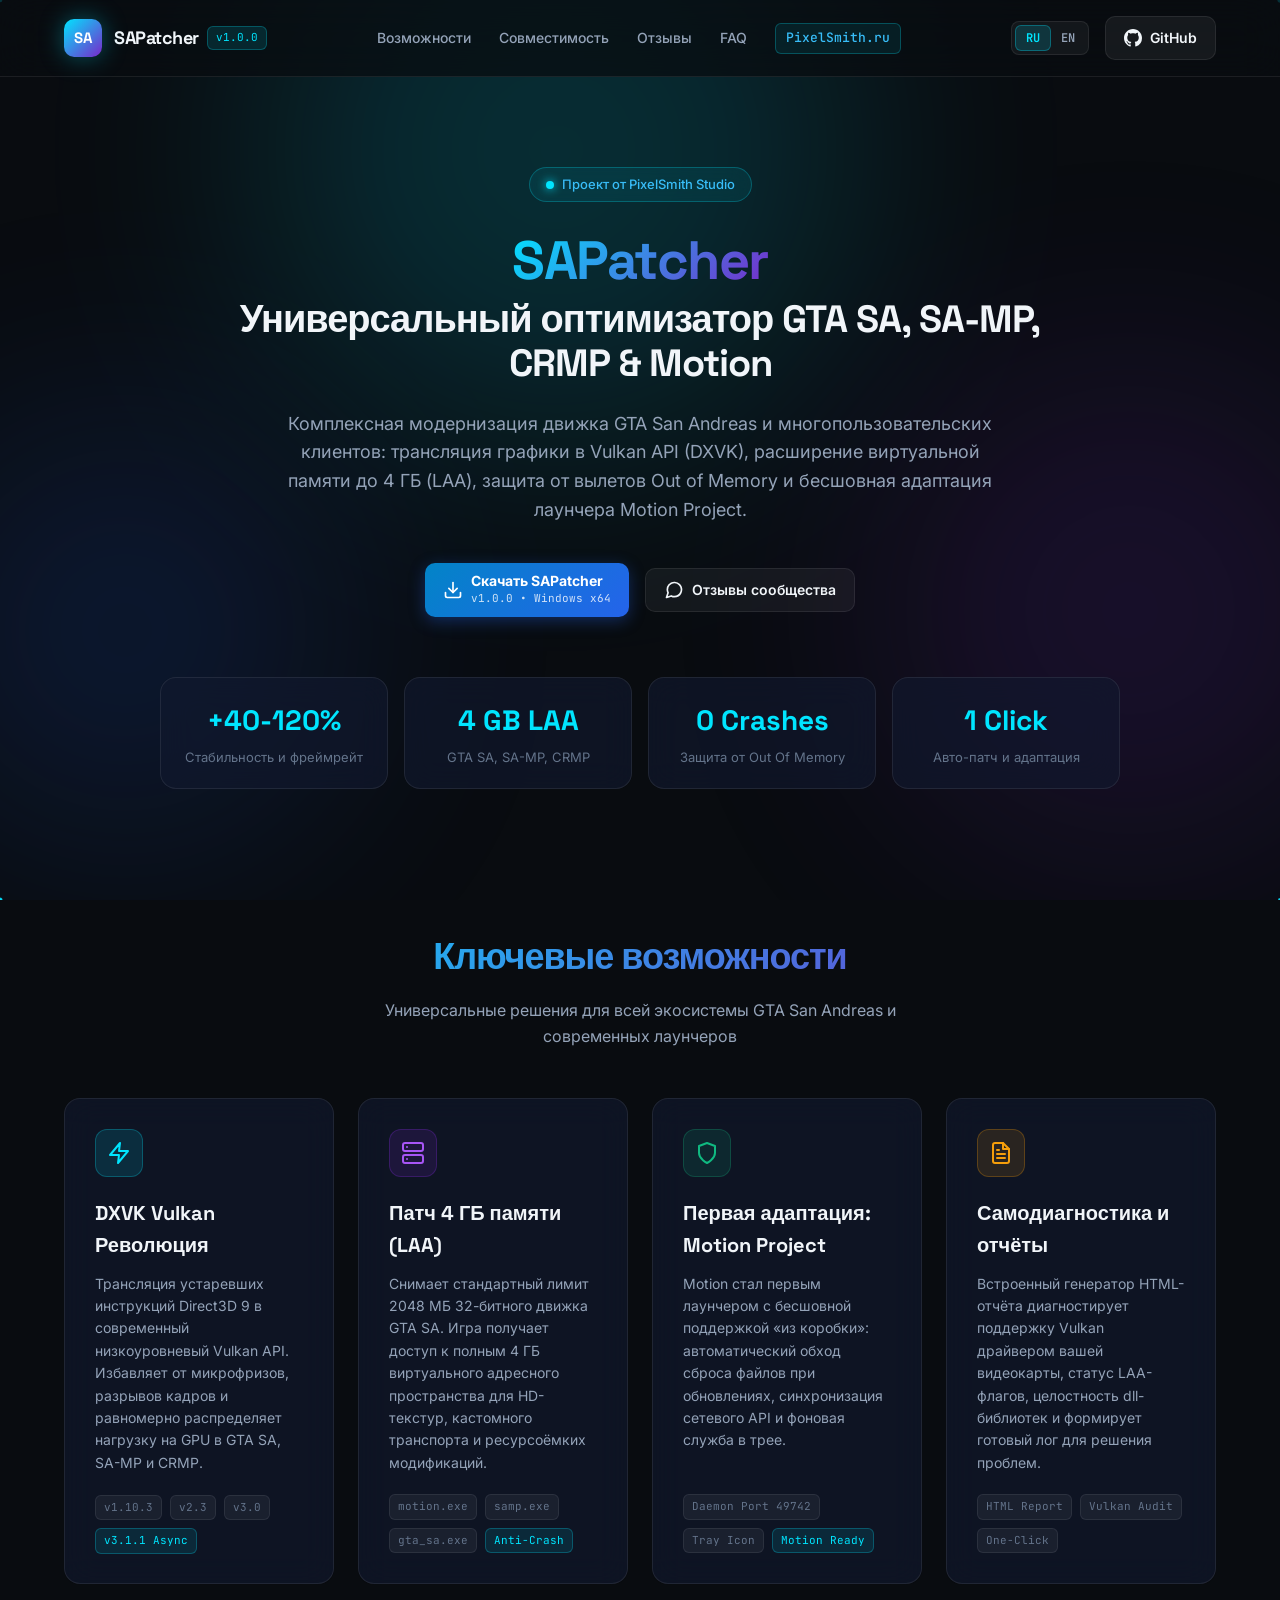
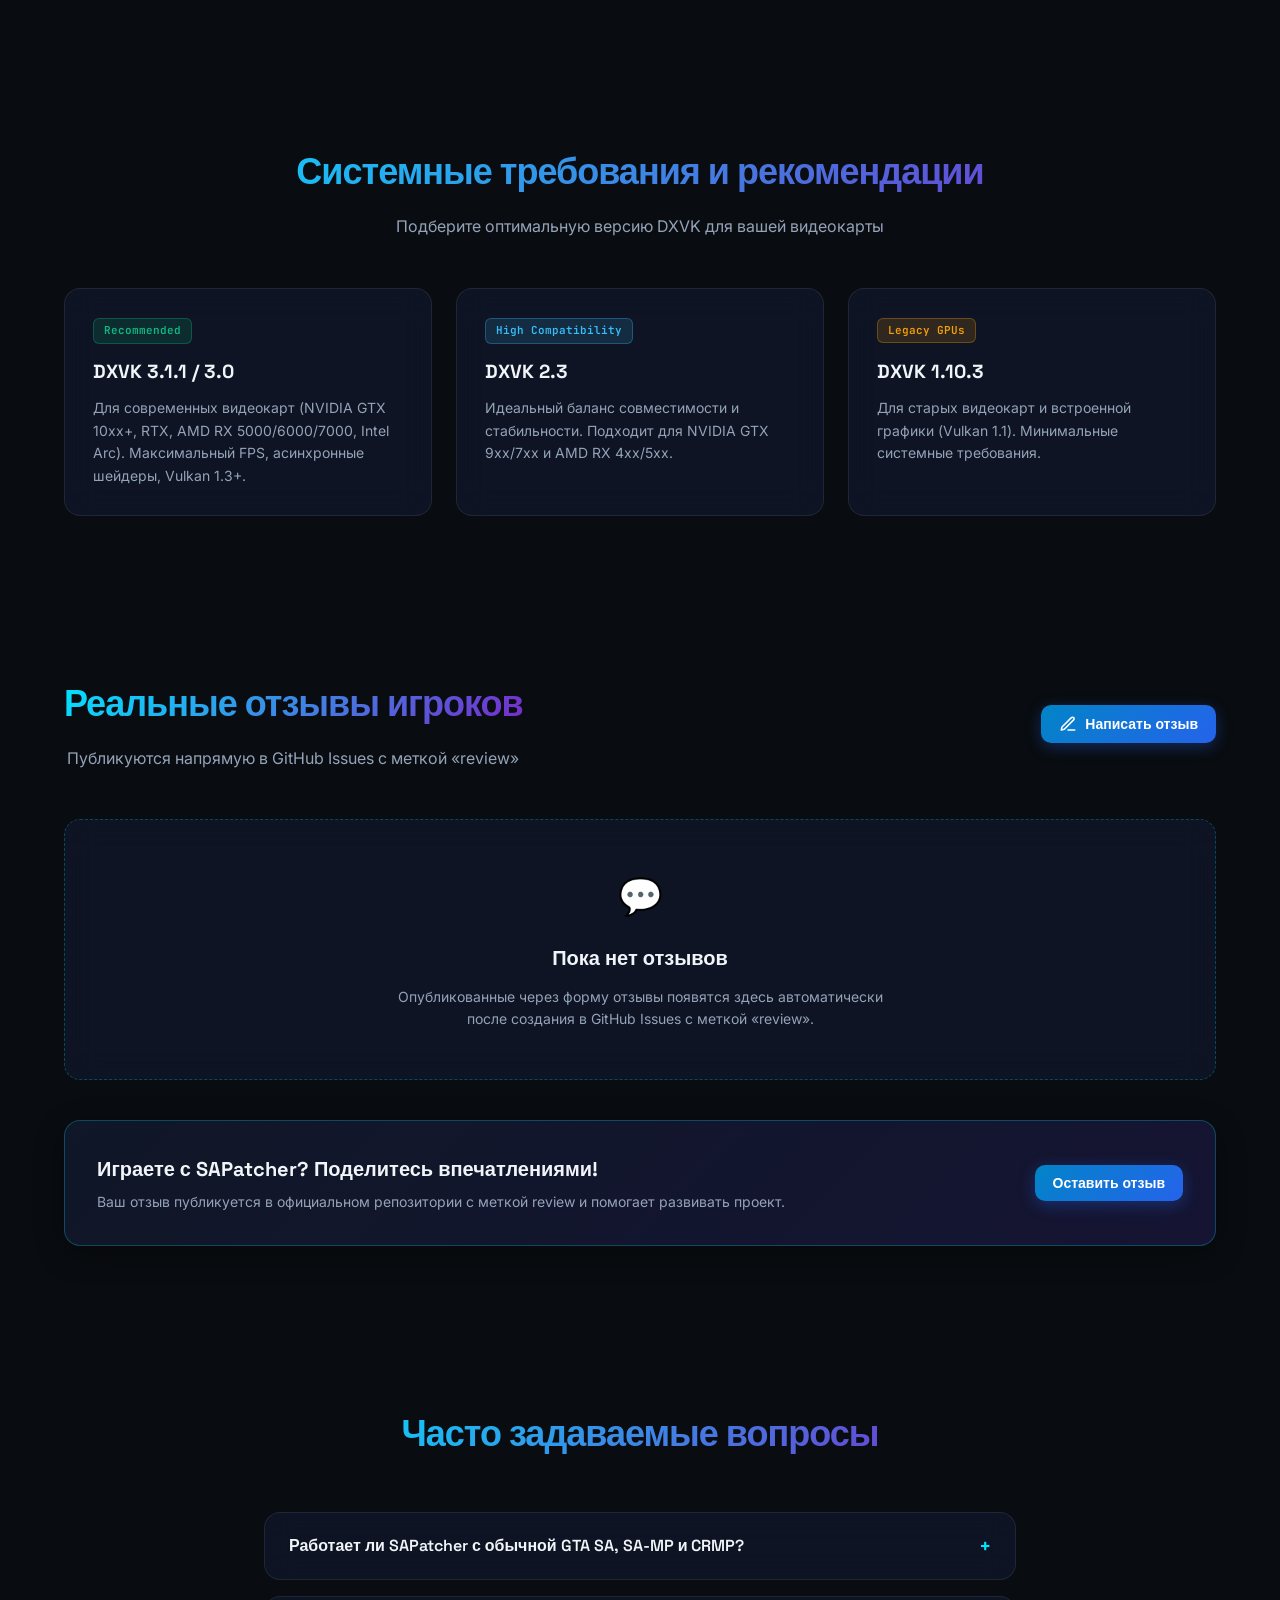
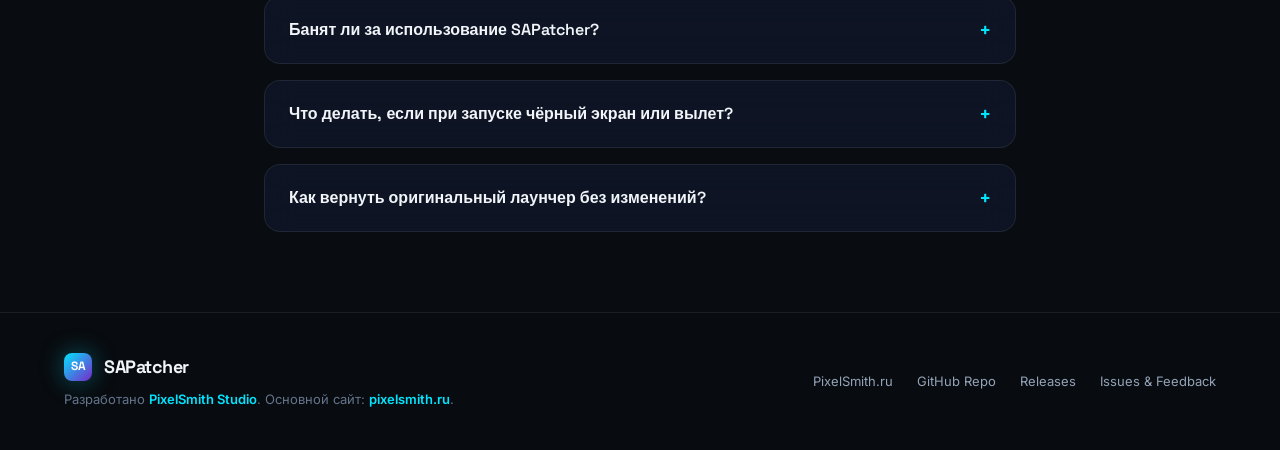
==== commit 32caa557: "Update gh-pages with guest review system and styling" ====
--- a/index.html
+++ b/index.html
@@ -258,7 +258,7 @@
         <div class="review-header-flex">
           <div>
             <h2 class="section-title gradient-text" data-i18n="reviews.title">Реальные отзывы игроков</h2>
-            <p class="section-subtitle" data-i18n="reviews.subtitle">Публикуются напрямую в GitHub Issues с меткой «отзыв»</p>
+            <p class="section-subtitle" data-i18n="reviews.subtitle">Публикуются напрямую в GitHub Issues с меткой «review»</p>
           </div>
           <button type="button" id="btnOpenReviewModal" class="btn btn-primary">
             <svg class="icon" viewBox="0 0 24 24" width="18" height="18" fill="none" stroke="currentColor" stroke-width="2" stroke-linecap="round" stroke-linejoin="round">
@@ -282,7 +282,7 @@
       <div class="reviews-cta-card">
         <div class="reviews-cta-content">
           <h3 data-i18n="reviews.ctaTitle">Играете с SAPatcher? Поделитесь впечатлениями!</h3>
-          <p data-i18n="reviews.ctaSubtitle">Ваш отзыв публикуется в официальном репозитории с меткой <code>отзыв</code> и помогает развивать проект.</p>
+          <p data-i18n="reviews.ctaSubtitle">Ваш отзыв публикуется в официальном репозитории с меткой <code>review</code> и помогает развивать проект.</p>
         </div>
         <button type="button" class="btn btn-primary btnOpenReviewModalTrigger" data-i18n="reviews.ctaBtn">Оставить отзыв</button>
       </div>
@@ -368,12 +368,34 @@
       <div class="modal-header">
         <div class="modal-title-group">
           <h3 class="modal-title" data-i18n="modal.title">Написать отзыв о SAPatcher</h3>
-          <p class="modal-desc" data-i18n="modal.desc">Отзыв публикуется напрямую в GitHub Issues с меткой «отзыв»</p>
+          <p class="modal-desc" data-i18n="modal.desc">Отзыв публикуется напрямую в GitHub Issues с меткой «review»</p>
         </div>
         <button type="button" id="btnCloseReviewModal" class="btn-close">&times;</button>
       </div>
 
+      <!-- Mode Selector -->
+      <div class="review-mode-selector">
+        <button type="button" class="mode-tab active" data-mode="github" id="tabModeGithub">
+          <svg class="icon" viewBox="0 0 24 24" width="16" height="16" fill="currentColor">
+            <path d="M12 0C5.37 0 0 5.37 0 12c0 5.31 3.435 9.795 8.205 11.385.6.105.825-.255.825-.57 0-.285-.015-1.23-.015-2.235-3.015.555-3.795-.735-4.035-1.41-.135-.345-.72-1.41-1.23-1.695-.42-.225-1.02-.78-.015-.795.945-.015 1.62.87 1.845 1.23 1.08 1.815 2.805 1.305 3.495.99.105-.78.42-1.305.765-1.605-2.67-.3-5.46-1.335-5.46-5.925 0-1.305.465-2.385 1.23-3.225-.12-.3-.54-1.53.12-3.18 0 0 1.005-.315 3.3 1.23.96-.27 1.98-.405 3-.405s2.04.135 3 .405c2.295-1.56 3.3-1.23 3.3-1.23.66 1.65.24 2.88.12 3.18.765.84 1.23 1.905 1.23 3.225 0 4.605-2.805 5.625-5.475 5.925.435.375.81 1.095.81 2.22 0 1.605-.015 2.895-.015 3.3 0 .315.225.69.825.57A12.02 12.02 0 0024 12c0-6.63-5.37-12-12-12z"/>
+          </svg>
+          <span data-i18n="modal.tabGithub">С аккаунтом GitHub</span>
+        </button>
+        <button type="button" class="mode-tab" data-mode="guest" id="tabModeGuest">
+          <svg class="icon" viewBox="0 0 24 24" width="16" height="16" fill="none" stroke="currentColor" stroke-width="2" stroke-linecap="round" stroke-linejoin="round">
+            <path d="M20 21v-2a4 4 0 0 0-4-4H8a4 4 0 0 0-4 4v2"></path>
+            <circle cx="12" cy="7" r="4"></circle>
+          </svg>
+          <span data-i18n="modal.tabGuest">Без аккаунта (GitHub Access)</span>
+        </button>
+      </div>
+
       <form id="reviewForm" class="review-form">
+        <!-- Guest Notice Box -->
+        <div id="guestNoticeBox" class="guest-notice-box" style="display: none;">
+          <span data-i18n="modal.guestNotice">Отзыв будет автоматически опубликован ботом через GitHub Access. Пожалуйста, укажите контакт (Email, VK или Discord) для защиты от спама.</span>
+        </div>
+
         <!-- Rating Stars -->
         <div class="form-group">
           <label class="form-label" data-i18n="modal.ratingLabel">Оценка:</label>
@@ -406,6 +428,22 @@
           </div>
         </div>
 
+        <!-- Guest Contact Row (Hidden by default for GitHub mode) -->
+        <div class="form-row guest-only-field" id="guestContactRow" style="display: none;">
+          <div class="form-group" style="width: 140px;">
+            <label class="form-label" for="reviewContactType" data-i18n="modal.contactTypeLabel">Связь:</label>
+            <select id="reviewContactType" class="form-input">
+              <option value="Email">Email</option>
+              <option value="VK">ВКонтакте (VK)</option>
+              <option value="Discord">Discord</option>
+            </select>
+          </div>
+          <div class="form-group flex-1">
+            <label class="form-label" for="reviewContactValue" data-i18n="modal.contactValueLabel">Почта / VK / Discord *:</label>
+            <input type="text" id="reviewContactValue" class="form-input" placeholder="e.g. alex@mail.ru или vk.com/id..." data-i18n-placeholder="modal.contactPlaceholder">
+          </div>
+        </div>
+
         <div class="form-group">
           <label class="form-label" for="reviewTitle" data-i18n="modal.summaryLabel">Краткий заголовок:</label>
           <input type="text" id="reviewTitle" class="form-input" placeholder="e.g. Плавный FPS и исчезли вылеты памяти!" required>
@@ -421,17 +459,20 @@
           <textarea id="reviewBody" rows="4" class="form-input form-textarea" placeholder="Расскажите о вашем игровом опыте, стабильности, FPS до и после патча..." required></textarea>
         </div>
 
+        <!-- Status Alert Box -->
+        <div id="modalStatusAlert" class="modal-status-alert"></div>
+
         <!-- Submission Options -->
         <div class="modal-footer">
-          <div class="auth-notice">
-            <span class="auth-icon">ℹ️</span>
-            <span data-i18n="modal.authNotice">Публикация происходит через GitHub с вашим профилем.</span>
-          </div>
-          <button type="submit" class="btn btn-primary btn-submit-review">
-            <svg class="icon" viewBox="0 0 24 24" width="18" height="18" fill="currentColor">
+          <div class="auth-notice" id="authNoticeBox">
+            <span class="auth-icon" id="authNoticeIcon">ℹ️</span>
+            <span id="authNoticeText" data-i18n="modal.authNotice">Публикация происходит через GitHub с вашим профилем.</span>
+          </div>
+          <button type="submit" id="btnSubmitReview" class="btn btn-primary btn-submit-review">
+            <svg id="submitBtnIcon" class="icon" viewBox="0 0 24 24" width="18" height="18" fill="currentColor">
               <path d="M12 0C5.37 0 0 5.37 0 12c0 5.31 3.435 9.795 8.205 11.385.6.105.825-.255.825-.57 0-.285-.015-1.23-.015-2.235-3.015.555-3.795-.735-4.035-1.41-.135-.345-.72-1.41-1.23-1.695-.42-.225-1.02-.78-.015-.795.945-.015 1.62.87 1.845 1.23 1.08 1.815 2.805 1.305 3.495.99.105-.78.42-1.305.765-1.605-2.67-.3-5.46-1.335-5.46-5.925 0-1.305.465-2.385 1.23-3.225-.12-.3-.54-1.53.12-3.18 0 0 1.005-.315 3.3 1.23.96-.27 1.98-.405 3-.405s2.04.135 3 .405c2.295-1.56 3.3-1.23 3.3-1.23.66 1.65.24 2.88.12 3.18.765.84 1.23 1.905 1.23 3.225 0 4.605-2.805 5.625-5.475 5.925.435.375.81 1.095.81 2.22 0 1.605-.015 2.895-.015 3.3 0 .315.225.69.825.57A12.02 12.02 0 0024 12c0-6.63-5.37-12-12-12z"/>
             </svg>
-            <span data-i18n="modal.btnPublish">Опубликовать в GitHub</span>
+            <span id="btnSubmitReviewText" data-i18n="modal.btnPublish">Опубликовать в GitHub</span>
           </button>
         </div>
       </form>
--- a/styles.css
+++ b/styles.css
@@ -1000,6 +1000,85 @@
 .btn-close:hover {
   color: #fff;
   background: rgba(255, 255, 255, 0.1);
+}
+
+.review-mode-selector {
+  display: flex;
+  background: rgba(15, 23, 42, 0.6);
+  border: 1px solid var(--border-subtle);
+  border-radius: 10px;
+  padding: 4px;
+  gap: 4px;
+  margin-bottom: 6px;
+}
+
+.mode-tab {
+  flex: 1;
+  display: flex;
+  align-items: center;
+  justify-content: center;
+  gap: 8px;
+  padding: 10px 14px;
+  font-family: var(--font-body);
+  font-size: 13px;
+  font-weight: 600;
+  color: var(--text-dim);
+  background: transparent;
+  border: none;
+  border-radius: 8px;
+  cursor: pointer;
+  transition: all 0.2s ease;
+}
+
+.mode-tab:hover {
+  color: var(--text-main);
+  background: rgba(255, 255, 255, 0.05);
+}
+
+.mode-tab.active {
+  color: #fff;
+  background: linear-gradient(135deg, rgba(0, 229, 255, 0.25) 0%, rgba(124, 77, 255, 0.25) 100%);
+  border: 1px solid rgba(0, 229, 255, 0.5);
+  box-shadow: 0 0 14px rgba(0, 229, 255, 0.2);
+}
+
+.modal-status-alert {
+  padding: 12px 14px;
+  border-radius: 8px;
+  font-size: 13px;
+  line-height: 1.5;
+  display: none;
+}
+
+.modal-status-alert.error {
+  display: block;
+  background: rgba(239, 68, 68, 0.15);
+  border: 1px solid rgba(239, 68, 68, 0.4);
+  color: #fca5a5;
+}
+
+.modal-status-alert.success {
+  display: block;
+  background: rgba(16, 185, 129, 0.15);
+  border: 1px solid rgba(16, 185, 129, 0.4);
+  color: #6ee7b7;
+}
+
+.modal-status-alert.info {
+  display: block;
+  background: rgba(0, 229, 255, 0.12);
+  border: 1px solid rgba(0, 229, 255, 0.4);
+  color: #a5f3fc;
+}
+
+.guest-notice-box {
+  background: rgba(124, 77, 255, 0.1);
+  border: 1px solid rgba(124, 77, 255, 0.3);
+  border-radius: 8px;
+  padding: 10px 14px;
+  font-size: 12px;
+  color: #d8b4fe;
+  line-height: 1.5;
 }
 
 .review-form {
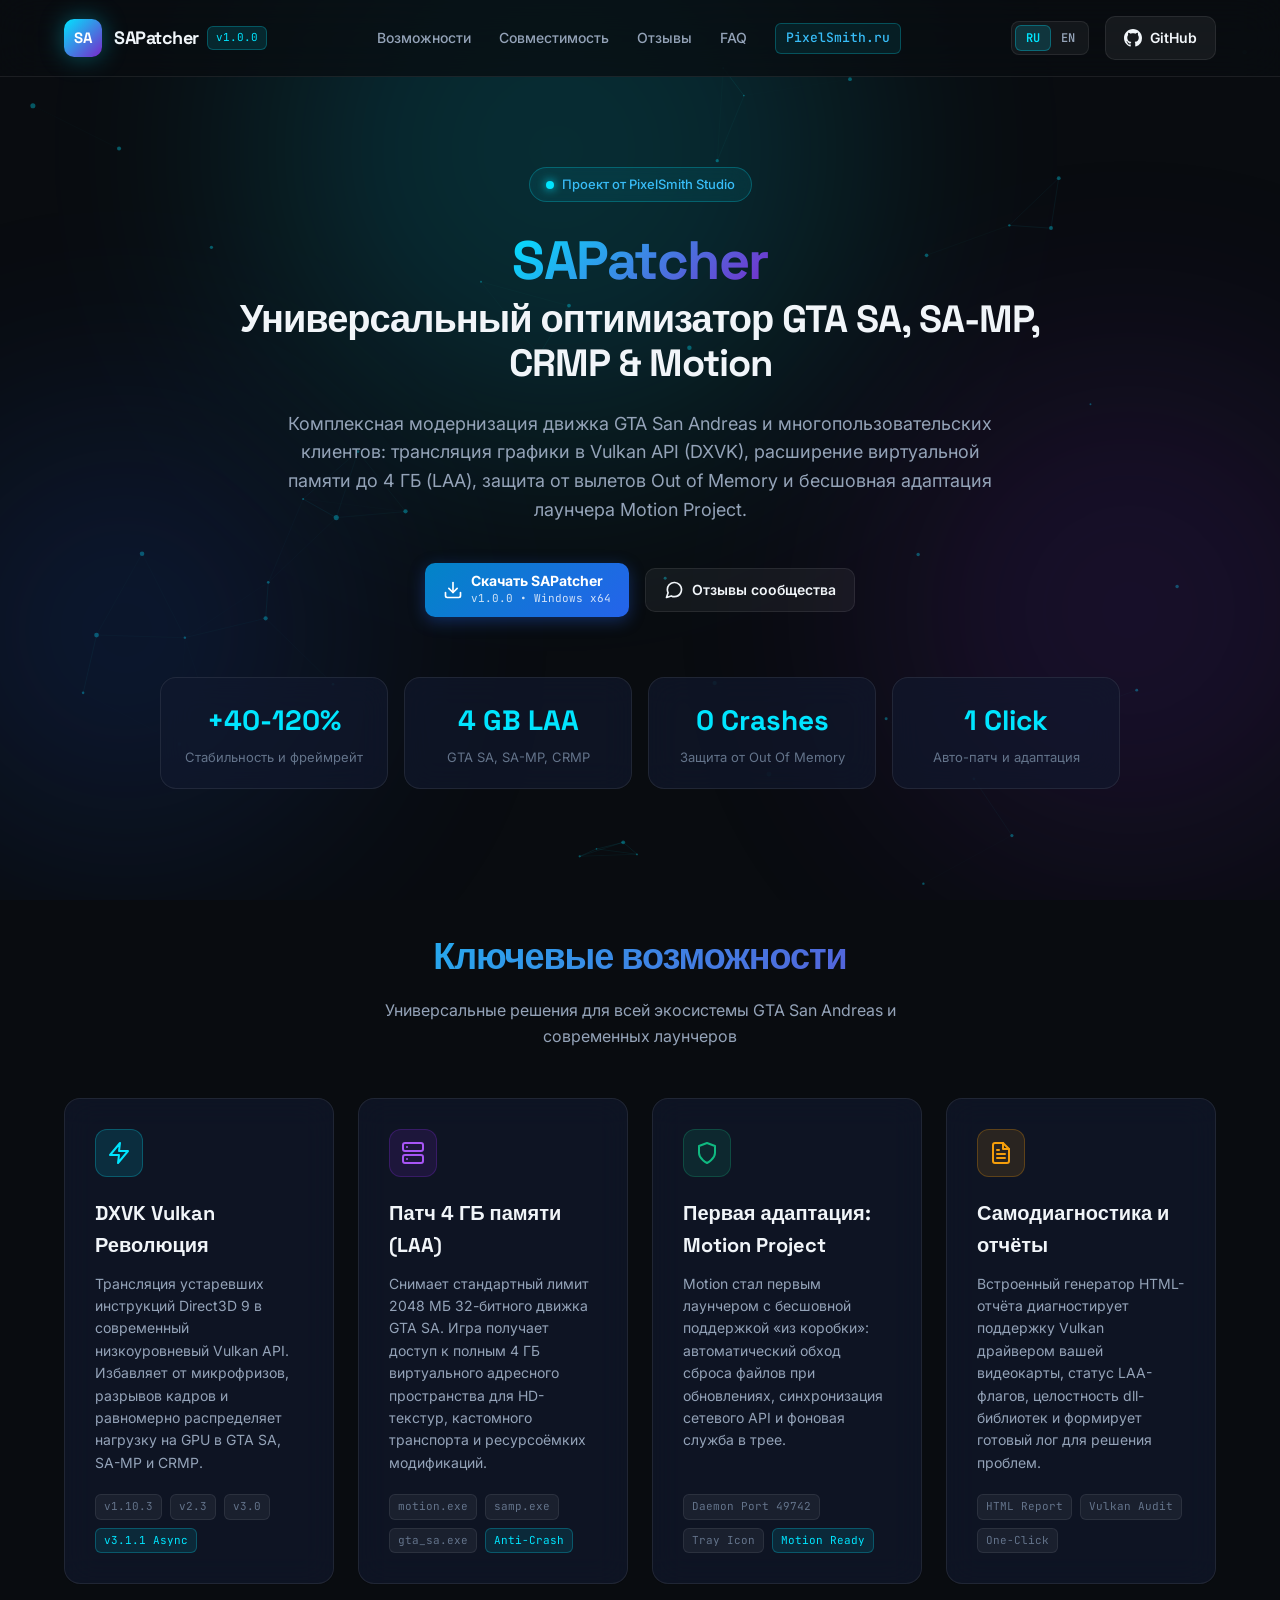
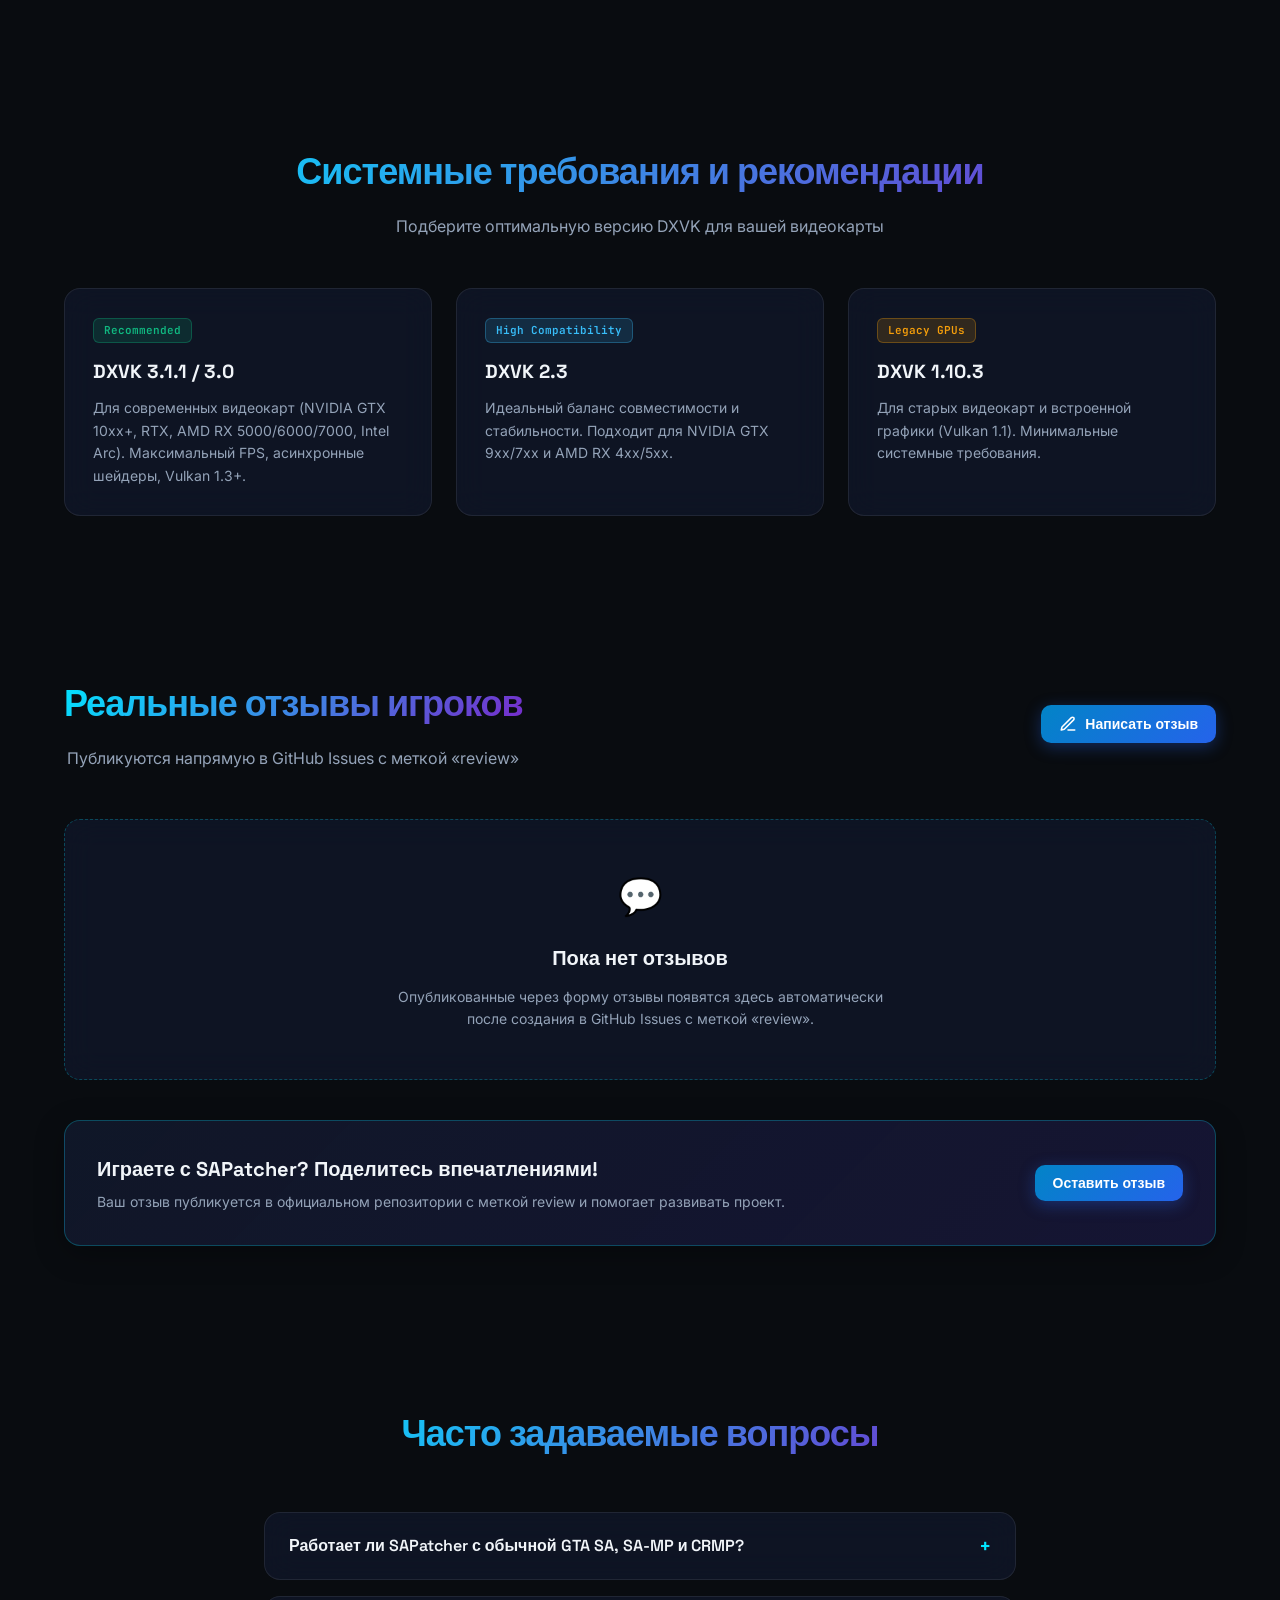
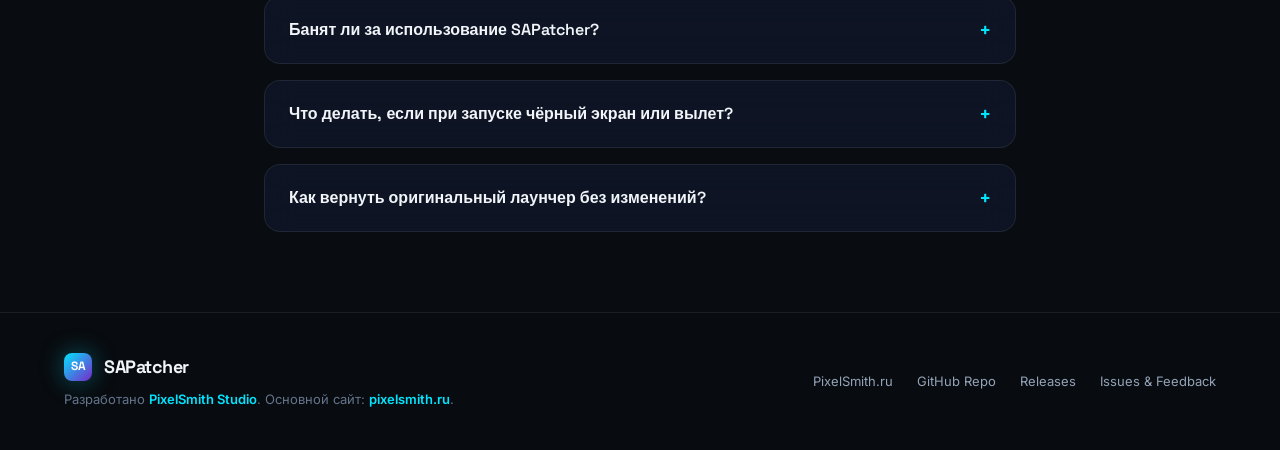
==== commit 942d21cd: "Sync Anonymous badge with GitHub icon to gh-pages" ====
--- a/index.html
+++ b/index.html
@@ -410,7 +410,7 @@
         </div>
 
         <div class="form-row">
-          <div class="form-group flex-1">
+          <div class="form-group flex-1" id="authorGroup">
             <label class="form-label" for="reviewAuthor" data-i18n="modal.authorLabel">Ваше имя или ник:</label>
             <input type="text" id="reviewAuthor" class="form-input" placeholder="e.g. Alex_Driver" required>
           </div>
--- a/styles.css
+++ b/styles.css
@@ -705,6 +705,29 @@
   font-weight: 600;
   font-size: 14px;
   color: var(--text-main);
+  display: flex;
+  align-items: center;
+  gap: 6px;
+}
+
+.anonymous-pill {
+  display: inline-flex;
+  align-items: center;
+  gap: 6px;
+  background: rgba(255, 255, 255, 0.08);
+  border: 1px solid rgba(255, 255, 255, 0.2);
+  color: #f8fafc;
+  font-weight: 600;
+  font-size: 12px;
+  padding: 2px 8px;
+  border-radius: 6px;
+  letter-spacing: 0.3px;
+}
+
+.anonymous-gh-icon {
+  width: 14px;
+  height: 14px;
+  fill: #e2e8f0;
 }
 
 .review-date {
